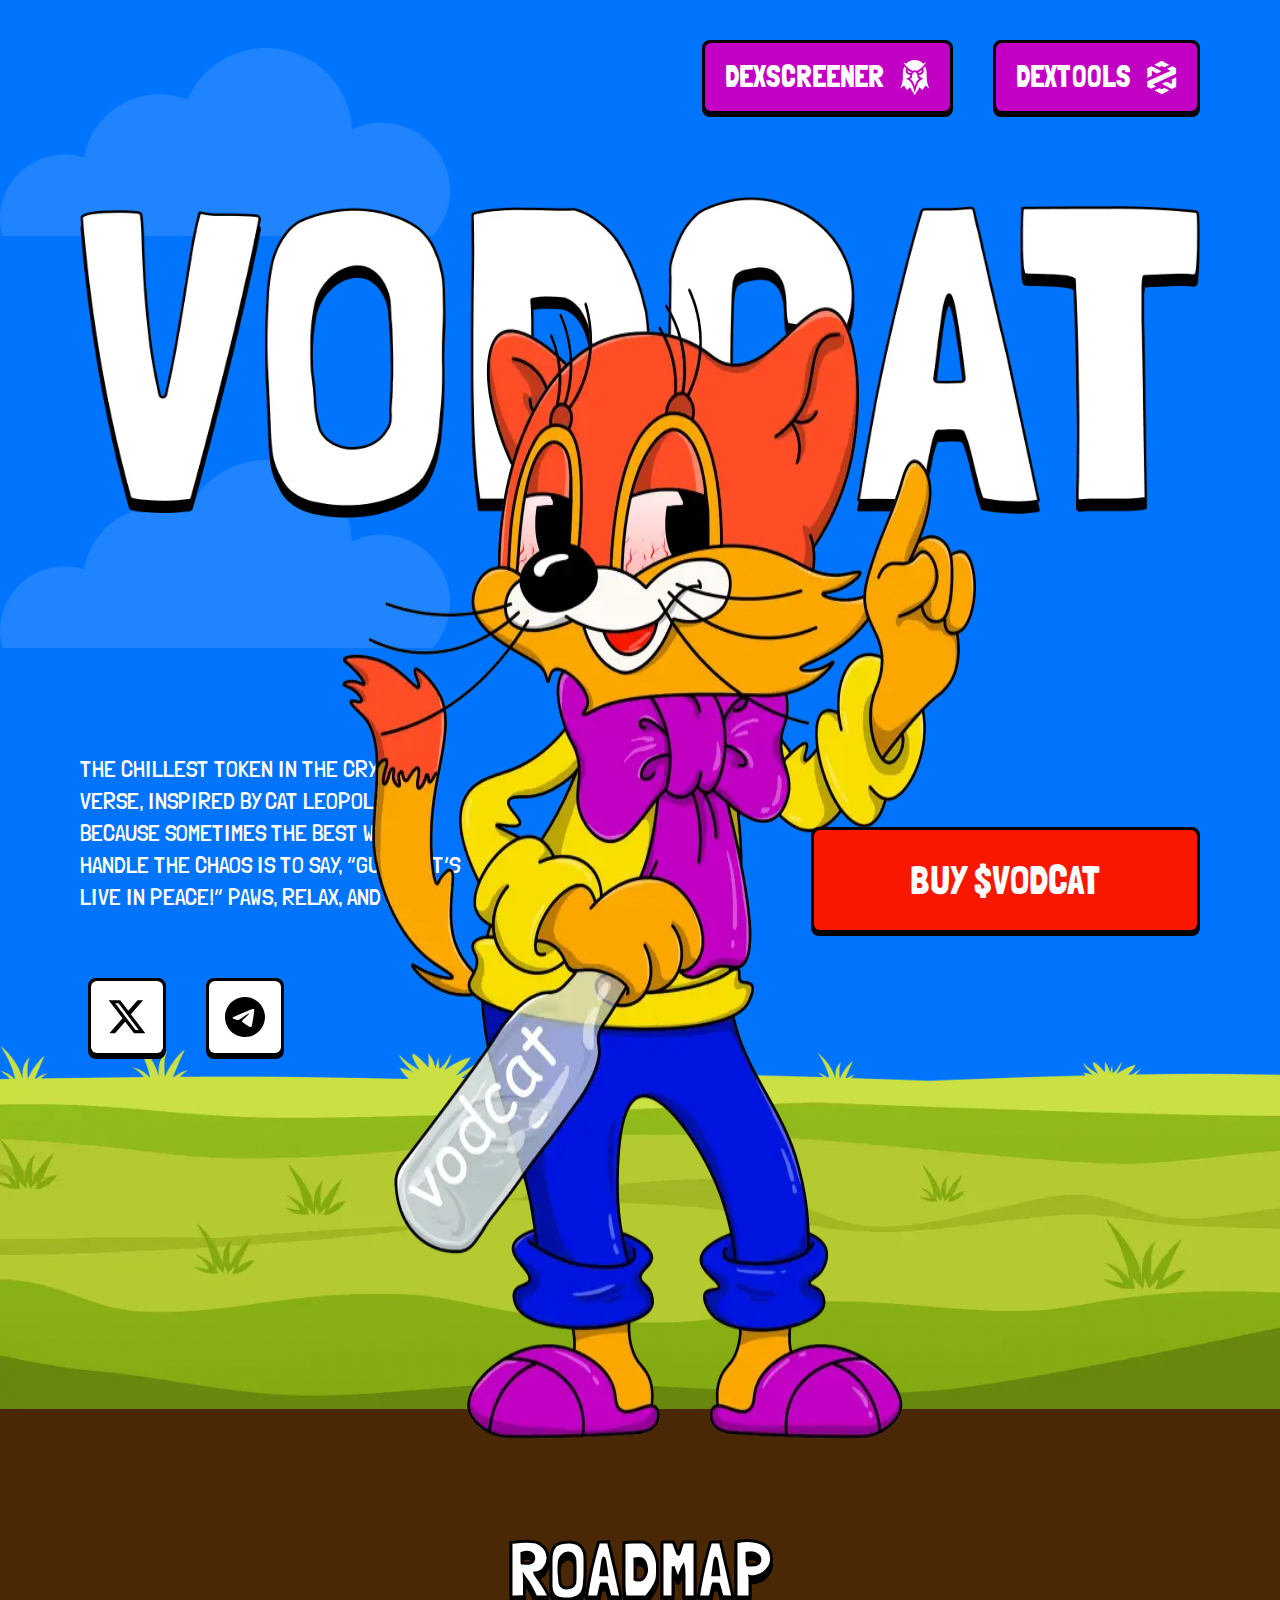
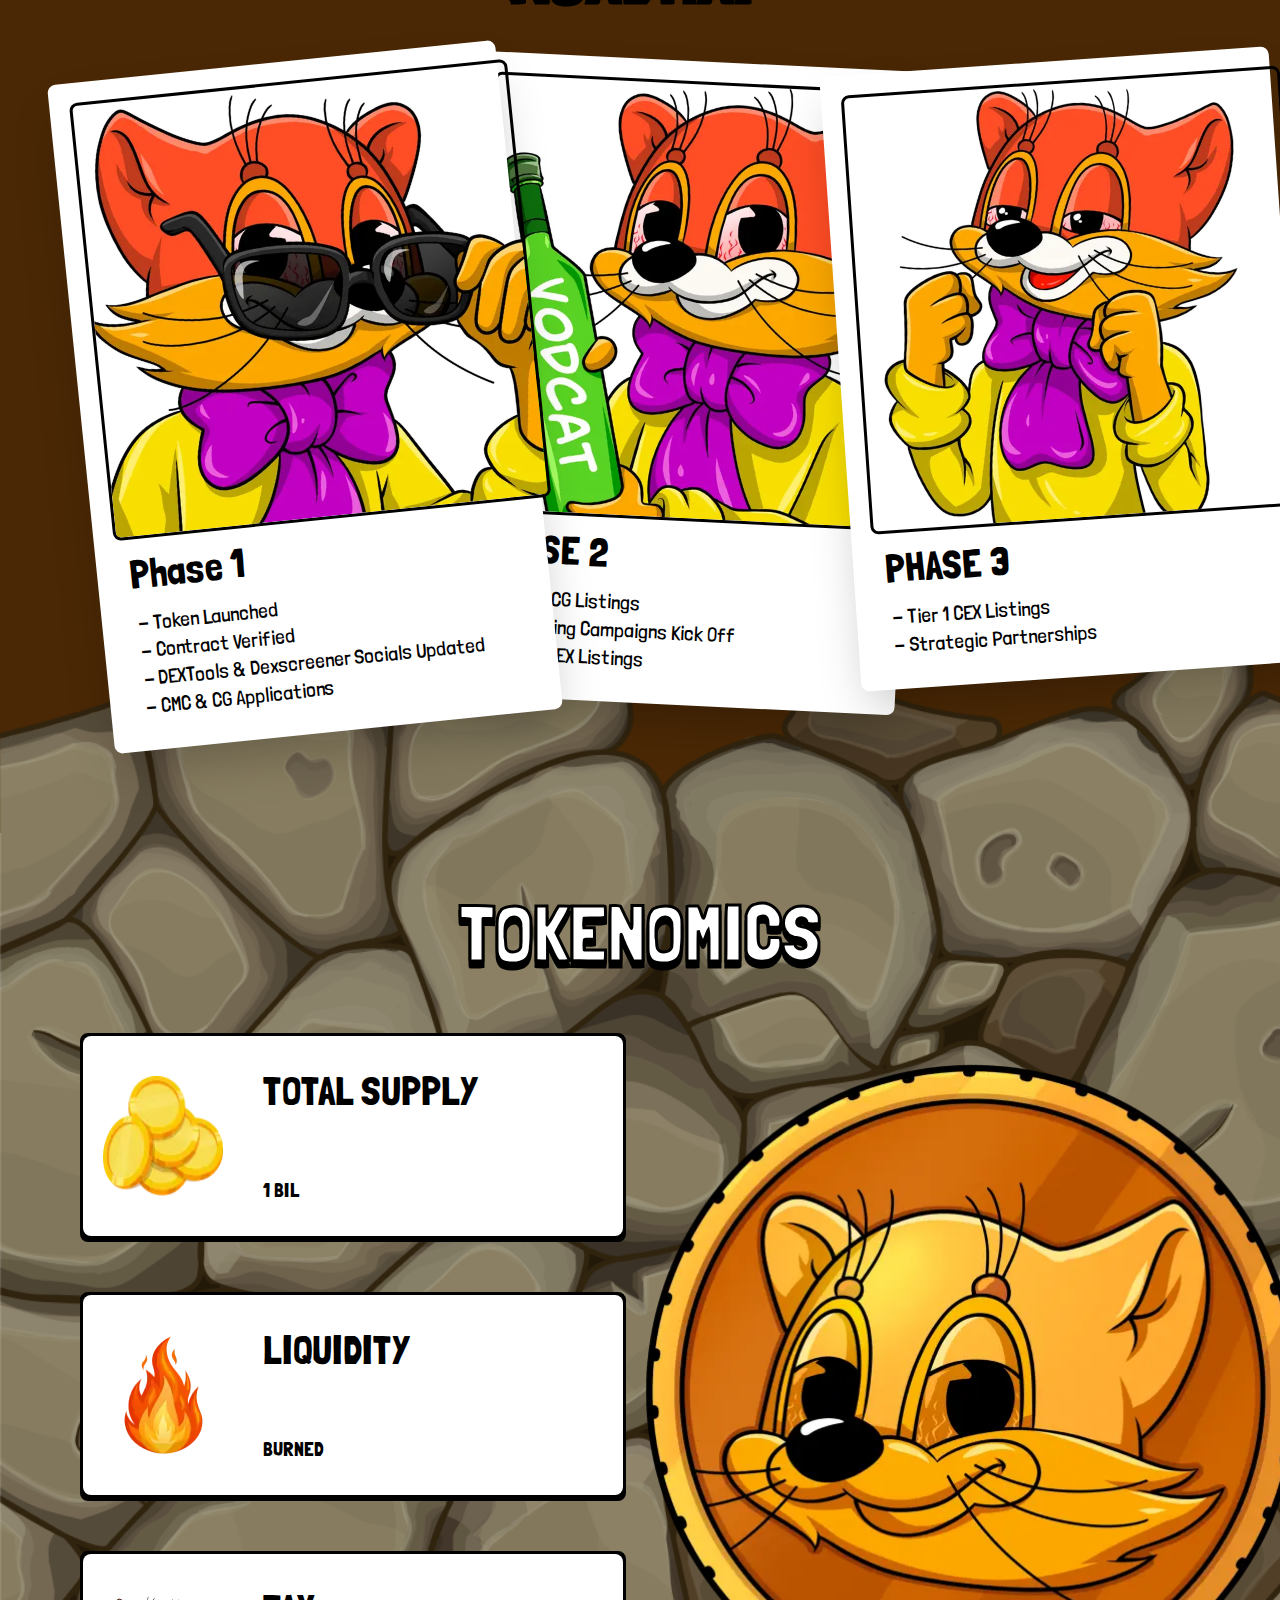
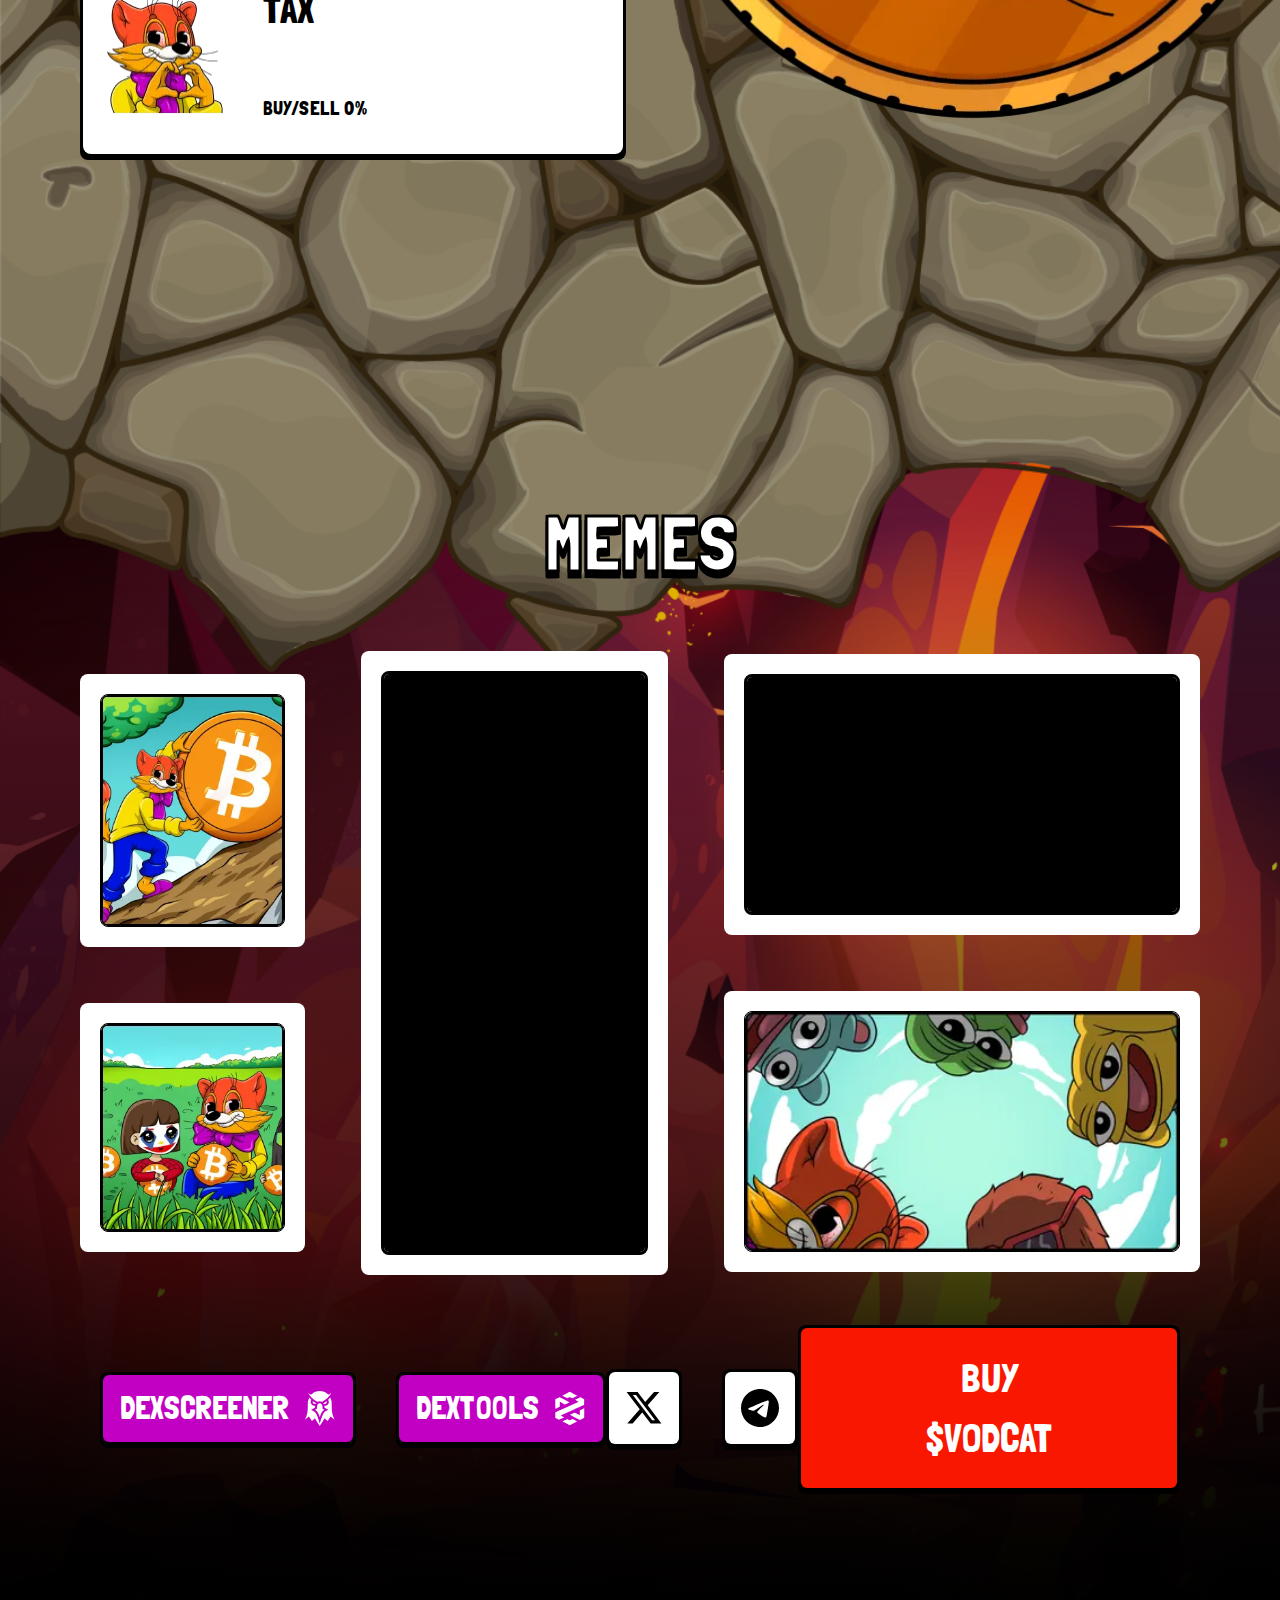
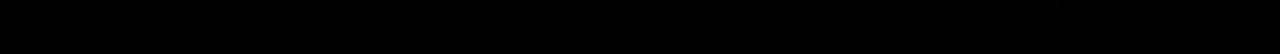
==== index.html @ 2eec0d7f "update" ====
<!DOCTYPE html>
<html lang="en">
  <head>
    <meta charset="utf-8" />
    <meta name="viewport" content="width=device-width, initial-scale=1" />
    <link
      rel="preload"
      href="/_next/static/media/4006fd78dda1f23e-s.p.woff2"
      as="font"
      crossorigin=""
      type="font/woff2"
    />
    <link
      rel="preload"
      href="/_next/static/media/7a116bc736d7e8ca-s.p.woff2"
      as="font"
      crossorigin=""
      type="font/woff2"
    />
    <link
      rel="stylesheet"
      href="/_next/static/css/e3f47611c3e66ba5.css"
      data-precedence="next"
    />
    <link
      rel="preload"
      as="script"
      fetchPriority="low"
      href="/_next/static/chunks/webpack-766b914ae7e9a74c.js"
    />
    <script
      src="/_next/static/chunks/fd9d1056-62aaf4b921c84028.js"
      async=""
    ></script>
    <script src="/_next/static/chunks/23-fa1e6a3406297a1d.js" async=""></script>
    <script
      src="/_next/static/chunks/main-app-f73cdb3bce740b12.js"
      async=""
    ></script>
    <script
      src="/_next/static/chunks/678-2136836774fc4d6c.js"
      async=""
    ></script>
    <script
      src="/_next/static/chunks/app/page-56ac1a934164b72a.js"
      async=""
    ></script>
    <title>$VODCAT - PAWS, RELAX AND HODL</title>
    <link rel="icon" href="/favicon.ico" type="image/x-icon" sizes="16x16" />
    <meta name="next-size-adjust" />
    <script
      src="/_next/static/chunks/polyfills-78c92fac7aa8fdd8.js"
      nomodule=""
    ></script>
  </head>
  <body class="__variable_44976d antialiased">
    <main
      class="flex flex-col items-center bg-white font-londrina min-h-screen justify-start w-screen h-full"
    >
      <article
        class="flex relative flex-col items-center pt-5 md:pt-10 w-full bg-customBlue"
      >
        <header
          class="flex w-full justify-end lg:justify-between container z-20"
        >
          <div
            class="gap-x-5 xl:gap-x-10 text-lg lg:text-2xl xl:text-3xl hidden lg:flex"
          >
          </div>
          <div
            class="gap-x-5 xl:gap-x-10 text-lg lg:text-2xl xl:text-3xl hidden lg:flex"
          >
            <a
              href="https://dexscreener.com/ethereum/0xComingSoon"
              target="_blank"
              rel="noopener noreferrer"
              ><div
                class="rounded-lg bg-black border-black border-[3px] border-b-[6px]"
              >
                <button
                  class="flex text-center cursor-pointer justify-center items-center rounded-md uppercase w-full hover:brightness-90 bg-customPurple text-white py-3 px-4 xl:py-4 xl:px-5"
                >
                  Dexscreener<img
                    alt="dexscreener"
                    loading="lazy"
                    width="30"
                    height="35"
                    decoding="async"
                    data-nimg="1"
                    class="ml-2 xl:ml-4 h-[30px] xl:w-[30px] xl:h-[35px]"
                    style="color: transparent"
                    src="/icons/screener.svg"
                  />
                </button></div></a
            ><a
              href="https://www.dextools.io/app/en/ether/pair-explorer/0xComingSoon"
              target="_blank"
              rel="noopener noreferrer"
              ><div
                class="rounded-lg bg-black border-black border-[3px] border-b-[6px]"
              >
                <button
                  class="flex text-center cursor-pointer justify-center items-center rounded-md uppercase w-full hover:brightness-90 bg-customPurple text-white py-3 px-4 xl:py-4 xl:px-5"
                >
                  Dextools<img
                    alt="dextools"
                    loading="lazy"
                    width="30"
                    height="35"
                    decoding="async"
                    data-nimg="1"
                    class="ml-2 xl:ml-4 h-[30px] xl:w-[30px] xl:h-[35px]"
                    style="color: transparent"
                    src="/icons/tools.svg"
                  />
                </button></div
            ></a>
          </div>
          <div class="flex lg:hidden">
            <div
              class="rounded-lg bg-black border-black border-[3px] border-b-[6px]"
            >
              <button
                class="flex text-center cursor-pointer justify-center items-center rounded-md uppercase w-full hover:brightness-90 bg-customYellow text-black py-3 px-4 xl:py-4 xl:px-5"
              >
                Info
              </button>
            </div>
          </div>
        </header>
        <section
          class="w-full z-10 flex flex-col items-start justify-start container"
        >
          <div
            class="mt-2 lg:mt-10 xl:mt-20 w-full h-[200px] md:h-[300px] lg:h-[500px] relative z-10"
          >
            <img
              alt="VODCAT"
              loading="lazy"
              decoding="async"
              data-nimg="fill"
              style="
                position: absolute;
                height: 100%;
                width: 100%;
                left: 0;
                top: 0;
                right: 0;
                bottom: 0;
                object-fit: contain;
                color: transparent;
              "
              sizes="100vw"
              src="/hero/hero-text.png"
            />
          </div>
          <div
            class="flex w-full flex-col md:flex-row justify-between items-center mt-0 mf:mt-10 lg:mt-14 md:mb-[350px]"
          >
            <div class="flex flex-col">
              <p
                class="text-white text-xl xl:text-2xl uppercase font-light max-w-[300px] lg:max-w-[350px] xl:max-w-[400px]"
              >
              - Token Launched
              - Contract Verified
              - DEXTools & Dexscreener Socials Updated
              - CMC & CG Applications
              </p>
              <div
                class="mt-4 md:mt-[65px] ml-2 flex justify-center md:justify-start gap-x-10"
              >
                <div
                  class="rounded-lg bg-black border-black border-[3px] border-b-[6px]"
                >
                  <a
                    href="https://x.com"
                    target="_blank"
                    rel="noopener noreferrer"
                    ><div class="bg-white rounded-md p-3 xl:p-4">
                      <img
                        alt="twitter"
                        loading="lazy"
                        width="40"
                        height="40"
                        decoding="async"
                        data-nimg="1"
                        class="w-[30px] h-[30px] xl:w-[40px] xl:h-[40px]"
                        style="color: transparent"
                        src="/icons/twitter.svg"
                      /></div
                  ></a>
                </div>
                <div
                  class="rounded-lg bg-black border-black border-[3px] border-b-[6px]"
                >
                  <a
                    href="https://t.me"
                    target="_blank"
                    rel="noopener noreferrer"
                    ><div class="bg-white rounded-md p-3 xl:p-4">
                      <img
                        alt="telegram"
                        loading="lazy"
                        width="40"
                        height="40"
                        decoding="async"
                        data-nimg="1"
                        class="w-[30px] h-[30px] xl:w-[40px] xl:h-[40px]"
                        style="color: transparent"
                        src="/icons/telegram.svg"
                      /></div
                  ></a>
                </div>
              </div>
            </div>
            <div class="mb-[50px] mt-6 md:mt-0 z-30">
              <a
                href="https://app.uniswap.org/swap?inputCurrency=ETH"
                target="_blank"
                rel="noopener noreferrer"
                ><div
                  class="rounded-lg bg-black border-black border-[3px] border-b-[6px]"
                >
                  <button
                    class="flex text-center cursor-pointer justify-center items-center rounded-md uppercase w-full hover:brightness-90 bg-customRed text-white py-3 md:py-4 xl:py-5 px-10 md:px-14 xl:px-24 text-[24px] md:text-[30px] xl:text-[40px]"
                  >
                    Buy $VODCAT
                  </button>
                </div></a
              >
            </div>
          </div>
          <img
            alt="cat"
            loading="lazy"
            width="1000"
            height="1200"
            decoding="async"
            data-nimg="1"
            class="absolute z-20 hidden lg:flex w-[750px] h-[900px] xl:w-[1000px] xl:h-[1200px] top-[270px] left-1/2 transform -translate-x-1/2"
            style="color: transparent"
            src="/hero/hero.png"
          />
        </section>
        <div class="absolute w-screen h-[1000px] overflow-hidden">
          <div class="relative w-full h-full">
            <img
              alt="Moving Cloud"
              loading="lazy"
              width="450"
              height="225"
              decoding="async"
              data-nimg="1"
              class="absolute top-2 opacity-30 animate-cloud-move"
              style="color: transparent"
              src="/hero/cloud.png"
            /><img
              alt="Moving Cloud"
              loading="lazy"
              width="450"
              height="225"
              decoding="async"
              data-nimg="1"
              class="absolute top-2 animate-cloud-move delay-10000 transform translate-x-[100vw]"
              style="color: transparent"
              src="/hero/cloud.png"
            /><img
              alt="Moving Cloud"
              loading="lazy"
              width="450"
              height="225"
              decoding="async"
              data-nimg="1"
              class="absolute top-[420px] opacity-30 delay-3000 animate-cloud-move"
              style="color: transparent"
              src="/hero/cloud.png"
            /><img
              alt="Moving Cloud"
              loading="lazy"
              width="450"
              height="225"
              decoding="async"
              data-nimg="1"
              class="absolute top-[420px] animate-cloud-move delay-13000 transform translate-x-[100vw]"
              style="color: transparent"
              src="/hero/cloud.png"
            /><img
              alt="Moving Cloud"
              loading="lazy"
              width="450"
              height="225"
              decoding="async"
              data-nimg="1"
              class="absolute hidden md:flex top-[770px] opacity-30 delay-5000 animate-cloud-move transform translate-x-[100vw]"
              style="color: transparent"
              src="/hero/cloud.png"
            /><img
              alt="Moving Cloud"
              loading="lazy"
              width="450"
              height="225"
              decoding="async"
              data-nimg="1"
              class="absolute hidden md:flex top-[770px] animate-cloud-move delay-15000 transform translate-x-[100vw]"
              style="color: transparent"
              src="/hero/cloud.png"
            />
          </div>
        </div>
        <img
          alt="grass"
          loading="lazy"
          width="2000"
          height="600"
          decoding="async"
          data-nimg="1"
          class="absolute bottom-0 w-screen"
          style="color: transparent"
          src="/bg/bg1-2.png"
        />
      </article>
      <!-- <article
        class="flex items-center -mt-[80px] flex-col pt-10 w-full md:h-[1000px] bg-customBrown bg-no-repeat"
        style="
          background-image: url(&#x27;/bg/bg3.png&#x27;),
            url(&#x27;/bg/bg3b.png&#x27;);
          background-size: cover;
          background-position: top, top right;
        "
      >
        <section
          class="flex flex-col items-center justify-center mt-[60px] container"
        >
          <h1
            class="uppercase text-center text-[55px] md:text-[80px] text-stroke text-white"
          >
            Vodcat live chart
          </h1>
          <div class="rounded-lg w-full mt-4 md:mt-0">
            <div
              class="h-auto w-full bg-white p-2 md:p-5 mb-12 md:mb-0 rounded-lg overflow-hidden"
            >
              <iframe
                id="dextools-widget"
                title="DEXTools Trading Chart"
                width="100%"
                height="auto"
                style="
                  border-radius: 10px;
                  border: 3px solid black;
                  min-height: 400px;
                "
                src="https://www.dextools.io/widget-chart/en/solana/pe-light/479ekZizdwB756KbtW3jeMAQ8p6ozKiX6XXKsihDYFRv?theme=light&amp;chartType=2&amp;chartResolution=30&amp;drawingToolbars=false"
              ></iframe>
            </div>
          </div>
        </section>
      </article> -->
      <article
        class="flex items-center flex-col pt-4 md:pt-10 pb-[100px] w-full bg-customBrown bg-no-repeat"
      >
        <section
          class="flex flex-col items-center justify-center lg:mt-[60px] z-20 container"
        >
          <h1
            class="uppercase text-center text-[55px] md:text-[80px] text-stroke text-white"
          >
            Roadmap
          </h1>
          <div
            class="grid grid-cols-1 lg:grid-cols-3 gap-y-5 lg:gap-y-0 lg:gap-x-5 auto-rows-auto mt-8"
          >
            <div
              style="z-index: 10"
              class="bg-white text-black shadow-2xl self-start rounded-lg p-3 xl:p-5 flex flex-col w-[350px] xl:w-[450px]"
            >
              <div
                class="relative border-[3px] border-black overflow-hidden transition-all duration-300 hover:bg-customBlue rounded-lg h-[340px] xl:w-[440px] xl:h-[440px]"
              >
                <img
                  alt="Burn at 1M MC"
                  loading="lazy"
                  width="440"
                  height="440"
                  decoding="async"
                  data-nimg="1"
                  class="absolute top-0 z-20 w-full h-full"
                  style="color: transparent"
                  src="/roadmap/road1.png"
                /><img
                  alt="Moving Cloud"
                  loading="lazy"
                  width="225"
                  height="112"
                  decoding="async"
                  data-nimg="1"
                  class="z-0 top-12 opacity-30 transition-transform duration-500 ease-in-out translate-x-[450px] opacity-0"
                  style="color: transparent"
                  src="/hero/cloud.png"
                /><img
                  alt="Moving Cloud"
                  loading="lazy"
                  width="225"
                  height="112"
                  decoding="async"
                  data-nimg="1"
                  class="absolute top-[200px] left-0 transition-transform duration-500 ease-in-out -translate-x-[225px] opacity-0"
                  style="color: transparent"
                  src="/hero/cloud.png"
                />
              </div>
              <h1 class="px-3 text-[30px] xl:text-[40px] my-[5px]">
                PHASE 1
              </h1>
              <p class="px-3 font-light text-lg xl:text-xl mb-[10px]">
                - Token Launched
                - Contract Verified
                - DEXTools & Dexscreener Socials Updated
                - CMC & CG Applications
              </p>
            </div>
            <div
              class="bg-white text-black shadow-2xl self-start rounded-lg p-3 xl:p-5 flex flex-col w-[350px] xl:w-[450px]"
            >
              <div
                class="relative border-[3px] border-black overflow-hidden transition-all duration-300 hover:bg-customBlue rounded-lg h-[340px] xl:w-[440px] xl:h-[440px]"
              >
                <img
                  alt="Burn at 5M MC"
                  loading="lazy"
                  width="440"
                  height="440"
                  decoding="async"
                  data-nimg="1"
                  class="absolute top-0 z-20 w-full h-full"
                  style="color: transparent"
                  src="/roadmap/road2.png"
                /><img
                  alt="Moving Cloud"
                  loading="lazy"
                  width="225"
                  height="112"
                  decoding="async"
                  data-nimg="1"
                  class="z-0 top-12 opacity-30 transition-transform duration-500 ease-in-out translate-x-[450px] opacity-0"
                  style="color: transparent"
                  src="/hero/cloud.png"
                /><img
                  alt="Moving Cloud"
                  loading="lazy"
                  width="225"
                  height="112"
                  decoding="async"
                  data-nimg="1"
                  class="absolute top-[200px] left-0 transition-transform duration-500 ease-in-out -translate-x-[225px] opacity-0"
                  style="color: transparent"
                  src="/hero/cloud.png"
                />
              </div>
              <h1 class="px-3 text-[30px] xl:text-[40px] my-[5px]">
                
PHASE 2
              </h1>
              <p class="px-3 font-light text-lg xl:text-xl mb-[10px]">
                - CMC & CG Listings
                - Marketing Campaigns Kick Off
                - Tier 2 CEX Listings
              </p>
            </div>
            <div
              class="bg-white text-black shadow-2xl self-start rounded-lg p-3 xl:p-5 flex flex-col w-[350px] xl:w-[450px]"
            >
              <div
                class="relative border-[3px] border-black overflow-hidden transition-all duration-300 hover:bg-customBlue rounded-lg h-[340px] xl:w-[440px] xl:h-[440px]"
              >
                <img
                  alt="Burn at 10M MC"
                  loading="lazy"
                  width="440"
                  height="440"
                  decoding="async"
                  data-nimg="1"
                  class="absolute top-0 z-20 w-full h-full"
                  style="color: transparent"
                  src="/roadmap/road3.png"
                /><img
                  alt="Moving Cloud"
                  loading="lazy"
                  width="225"
                  height="112"
                  decoding="async"
                  data-nimg="1"
                  class="z-0 top-12 opacity-30 transition-transform duration-500 ease-in-out translate-x-[450px] opacity-0"
                  style="color: transparent"
                  src="/hero/cloud.png"
                /><img
                  alt="Moving Cloud"
                  loading="lazy"
                  width="225"
                  height="112"
                  decoding="async"
                  data-nimg="1"
                  class="absolute top-[200px] left-0 transition-transform duration-500 ease-in-out -translate-x-[225px] opacity-0"
                  style="color: transparent"
                  src="/hero/cloud.png"
                />
              </div>
              <h1 class="px-3 text-[30px] xl:text-[40px] my-[5px]">
                PHASE 3
              </h1>
              <p class="px-3 font-light text-lg xl:text-xl mb-[10px]">
                - CMC & CG Listings
                - Marketing Campaigns Kick Off
                - Tier 2 CEX Listings
              </p>
            </div>
          </div>
        </section>
      </article>
      <article
        class="flex items-center z-10 -mt-[350px] md:-mt-[300px] flex-col md:pt-10 w-full bg-no-repeat bg-cover"
        style="background-image: url(&#x27;/bg/bg4.png&#x27;)"
      >
        <section
          class="flex flex-col items-center w-full h-[900px] xl:h-[1400px] container mt-[300px]"
        >
          <h1
            class="uppercase text-center text-[55px] md:text-[80px] text-stroke text-white"
          >
            Tokenomics
          </h1>
          <div
            class="flex justify-center lg:justify-between items-center w-full mt-10"
          >
            <div class="flex flex-col gap-y-[20px] md:gap-y-[50px]">
              <div
                class="rounded-lg bg-black border-black border-[3px] border-b-[6px]"
              >
                <div
                  class="bg-white hover:bg-customBlue flex px-2 md:px-3 xl:px-5 py-5 xl:py-10 rounded-lg text-black w-full md:w-[400px] xl:w-[540px]"
                >
                  <img
                    alt="supply"
                    loading="lazy"
                    width="120"
                    height="120"
                    decoding="async"
                    data-nimg="1"
                    class="w-[80px] h-[80px] xl:w-[120px] xl:h-[120px]"
                    style="color: transparent"
                    src="/tokenomics/supply.png"
                  />
                  <div
                    class="ml-5 xl:ml-10 flex flex-col justify-between uppercase"
                  >
                    <h1 class="text-[30px] xl:text-[40px] -mt-[15px]">
                      Total supply
                    </h1>
                    <p class="text-lg xl:text-xl text-left -mb-[8px]">1 bil</p>
                  </div>
                </div>
              </div>
              <div
                class="rounded-lg bg-black border-black border-[3px] border-b-[6px]"
              >
                <div
                  class="bg-white hover:bg-customBlue flex px-2 md:px-3 xl:px-5 py-5 xl:py-10 rounded-lg text-black w-full md:w-[400px] xl:w-[540px]"
                >
                  <img
                    alt="liquidity"
                    loading="lazy"
                    width="120"
                    height="120"
                    decoding="async"
                    data-nimg="1"
                    class="w-[80px] h-[80px] xl:w-[120px] xl:h-[120px]"
                    style="color: transparent"
                    src="/tokenomics/liquidity.png"
                  />
                  <div
                    class="ml-5 xl:ml-10 flex flex-col justify-between uppercase"
                  >
                    <h1 class="text-[30px] xl:text-[40px] -mt-[15px]">
                      Liquidity
                    </h1>
                    <p class="text-lg xl:text-xl text-left -mb-[8px]">Burned</p>
                  </div>
                </div>
              </div>
              <div
                class="rounded-lg bg-black border-black border-[3px] border-b-[6px]"
              >
                <div
                  class="bg-white hover:bg-customBlue flex px-2 md:px-3 xl:px-5 py-5 xl:py-10 rounded-lg text-black w-full md:w-[400px] xl:w-[540px]"
                >
                  <img
                    alt="tax"
                    loading="lazy"
                    width="120"
                    height="120"
                    decoding="async"
                    data-nimg="1"
                    class="w-[80px] h-[80px] xl:w-[120px] xl:h-[120px]"
                    style="color: transparent"
                    src="/tokenomics/tax.png"
                  />
                  <div
                    class="ml-5 xl:ml-10 flex flex-col justify-between uppercase"
                  >
                    <h1 class="text-[30px] xl:text-[40px] -mt-[15px]">Tax</h1>
                    <p class="text-lg xl:text-xl text-left -mb-[8px]">
                      BUY/SELL 0%
                    </p>
                  </div>
                </div>
              </div>
            </div>
            <img
              alt="token"
              loading="lazy"
              width="700"
              height="700"
              decoding="async"
              data-nimg="1"
              class="hidden lg:flex w-[450px] h-[450px] xl:w-[700px] xl:h-[700px]"
              style="color: transparent"
              src="/tokenomics/coin.png"
            />
          </div>
        </section>
      </article>
      <article
        class="flex items-center -mt-[360px] md:-mt-[230px] flex-col pt-10 w-full bg-customBrown bg-no-repeat bg-cover"
        style="
          background-image: linear-gradient(to bottom, transparent, black),
            url(&#x27;/bg/bg5.png&#x27;);
        "
      >
        <section class="flex flex-col items-center w-full container z-20">
          <h1
            class="uppercase text-center text-[55px] md:text-[80px] text-stroke text-white"
          >
            Memes
          </h1>
          <div class="flex flex-col items-center lg:flex-row gap-14 mt-12">
            <div
              class="bg-white relative hover:bg-customYellow p-5 rounded-lg w-[360px] h-[400px] md:w-[407px] md:h-[624px]"
            >
              <div
                class="absolute top-0 left-0 w-full h-full p-5 overflow-hidden"
              >
                <video
                  autoplay=""
                  playsinline=""
                  loop=""
                  muted=""
                  preload="none"
                  width="407"
                  height="624"
                  class="top-0 left-0 w-full h-full object-cover rounded-lg border-[3px] border-black"
                >
                  <source src="/memes/video3.mp4" type="video/mp4" class="" />
                  Your browser does not support the video tag.
                </video>
              </div>
            </div>
            <div class="flex flex-col space-y-14">
              <div
                class="bg-white relative hover:bg-customYellow p-5 rounded-lg w-[360px] h-[400px] md:w-[476px] md:h-[281px]"
              >
                <div
                  class="absolute top-0 left-0 w-full h-full p-5 overflow-hidden"
                >
                  <video
                    autoplay=""
                    playsinline=""
                    loop=""
                    muted=""
                    preload="none"
                    width="476"
                    height="281"
                    class="top-0 left-0 w-full h-full object-cover rounded-lg border-[3px] border-black"
                  >
                    <source src="/memes/video4.mp4" type="video/mp4" class="" />
                    Your browser does not support the video tag.
                  </video>
                </div>
              </div>
              <div class="bg-white hover:bg-customYellow p-5 rounded-lg">
                <img
                  alt="Image 3"
                  loading="lazy"
                  width="476"
                  height="163"
                  decoding="async"
                  data-nimg="1"
                  class="border border-black rounded-lg w-full"
                  style="color: transparent"
                  srcset="
                    /_next/image?url=%2Fmemes%2Fmeme5.png&amp;w=640&amp;q=75  1x,
                    /_next/image?url=%2Fmemes%2Fmeme5.png&amp;w=1080&amp;q=75 2x
                  "
                  src="/_next/image?url=%2Fmemes%2Fmeme5.png&amp;w=1080&amp;q=75"
                />
              </div>
            </div>
          </div>
          <footer
            class="flex flex-col items-center w-full xl:px-[20px] mt-[50px]"
          >
            <div
              class="flex flex-col gap-y-2 lg:gap-y-0 lg:flex-row justify-between items-center w-full"
            >
              <div
                class="flex gap-x-2 lg:gap-x-5 xl:gap-x-10 text-lg lg:text-2xl xl:text-[32px]"
              >
                <a
                  href="https://dexscreener.com/ethereum/0xComingSoon"
                  target="_blank"
                  rel="noopener noreferrer"
                  ><div
                    class="rounded-lg bg-black border-black border-[3px] border-b-[6px]"
                  >
                    <button
                      class="flex text-center cursor-pointer justify-center items-center rounded-md uppercase w-full hover:brightness-90 bg-customPurple text-white py-3 px-4 xl:py-4 xl:px-5"
                    >
                      Dexscreener<img
                        alt="dexscreener"
                        loading="lazy"
                        width="30"
                        height="35"
                        decoding="async"
                        data-nimg="1"
                        class="ml-2 xl:ml-4 h-[30px] xl:w-[30px] xl:h-[35px]"
                        style="color: transparent"
                        src="/icons/screener.svg"
                      />
                    </button></div></a
                ><a
                  href="https://www.dextools.io/app/en/ether/pair-explorer/0xComingSoon"
                  target="_blank"
                  rel="noopener noreferrer"
                  ><div
                    class="rounded-lg bg-black border-black border-[3px] border-b-[6px]"
                  >
                    <button
                      class="flex text-center cursor-pointer justify-center items-center rounded-md uppercase w-full hover:brightness-90 bg-customPurple text-white py-3 px-4 xl:py-4 xl:px-5"
                    >
                      Dextools<img
                        alt="dextools"
                        loading="lazy"
                        width="30"
                        height="35"
                        decoding="async"
                        data-nimg="1"
                        class="ml-2 xl:ml-4 h-[30px] xl:w-[30px] xl:h-[35px]"
                        style="color: transparent"
                        src="/icons/tools.svg"
                      />
                    </button></div
                ></a>
              </div>
              <div class="flex gap-x-2 lg:gap-x-5 xl:gap-x-10">
                <div
                  class="rounded-lg bg-black border-black border-[3px] border-b-[6px]"
                >
                  <a
                    href="https://x.com"
                    target="_blank"
                    rel="noopener noreferrer"
                    ><div class="bg-white rounded-md p-3 xl:p-4">
                      <img
                        alt="twitter"
                        loading="lazy"
                        width="40"
                        height="40"
                        decoding="async"
                        data-nimg="1"
                        class="w-[30px] h-[30px] xl:w-[40px] xl:h-[40px]"
                        style="color: transparent"
                        src="/icons/twitter.svg"
                      /></div
                  ></a>
                </div>
                <div
                  class="rounded-lg bg-black border-black border-[3px] border-b-[6px]"
                >
                  <a
                    href="https://t.me"
                    target="_blank"
                    rel="noopener noreferrer"
                    ><div class="bg-white rounded-md p-3 xl:p-4">
                      <img
                        alt="telegram"
                        loading="lazy"
                        width="40"
                        height="40"
                        decoding="async"
                        data-nimg="1"
                        class="w-[30px] h-[30px] xl:w-[40px] xl:h-[40px]"
                        style="color: transparent"
                        src="/icons/telegram.svg"
                      /></div
                  ></a>
                </div>
              </div>
              <a
                href="https://app.uniswap.org/swap?inputCurrency=ETH"
                target="_blank"
                rel="noopener noreferrer"
                ><div
                  class="rounded-lg bg-black border-black border-[3px] border-b-[6px]"
                >
                  <button
                    class="flex text-center cursor-pointer justify-center items-center rounded-md uppercase w-full hover:brightness-90 bg-customRed text-white py-4 xl:py-5 px-14 xl:px-24 text-[24px] lg:text-[30px] xl:text-[40px]"
                  >
                    Buy $VODCAT
                  </button>
                </div></a
              >
            </div>
          </footer>
        </section>
      </article>
    </main>
    <script
      src="/_next/static/chunks/webpack-766b914ae7e9a74c.js"
      async=""
    ></script>
    <script>
      (self.__next_f = self.__next_f || []).push([0]);
      self.__next_f.push([2, null]);
    </script>
    <script>
      self.__next_f.push([
        1,
        '1:HL["/_next/static/media/4006fd78dda1f23e-s.p.woff2","font",{"crossOrigin":"","type":"font/woff2"}]\n2:HL["/_next/static/media/7a116bc736d7e8ca-s.p.woff2","font",{"crossOrigin":"","type":"font/woff2"}]\n3:HL["/_next/static/css/e3f47611c3e66ba5.css","style"]\n',
      ]);
    </script>
    <script>
      self.__next_f.push([
        1,
        '4:I[5751,[],""]\n6:I[8100,["678","static/chunks/678-2136836774fc4d6c.js","931","static/chunks/app/page-56ac1a934164b72a.js"],"Header"]\n7:I[8173,["678","static/chunks/678-2136836774fc4d6c.js","931","static/chunks/app/page-56ac1a934164b72a.js"],"Image"]\n8:I[6278,["678","static/chunks/678-2136836774fc4d6c.js","931","static/chunks/app/page-56ac1a934164b72a.js"],"Chart"]\n9:I[2740,["678","static/chunks/678-2136836774fc4d6c.js","931","static/chunks/app/page-56ac1a934164b72a.js"],"RoadmapItem"]\na:I[4978,["678","static/chunks/678-2136836774fc4d6c.js","931","static/chunks/app/page-56ac1a934164b72a.js"],"Memes"]\nb:I[9275,[],""]\nc:I[1343,[],""]\ne:I[6130,[],""]\nf:[]\n',
      ]);
    </script>
    <script>
      self.__next_f.push([
        1,
        '0:["$","$L4",null,{"buildId":"SmZd83mG2lYtb-VsWcriJ","assetPrefix":"","urlParts":["",""],"initialTree":["",{"children":["__PAGE__",{}]},"$undefined","$undefined",true],"initialSeedData":["",{"children":["__PAGE__",{},[["$L5",["$","main",null,{"className":"flex flex-col items-center bg-white font-londrina min-h-screen justify-start w-screen h-full","children":[["$","article",null,{"className":"flex relative flex-col items-center pt-5 md:pt-10 w-full bg-customBlue","children":[["$","$L6",null,{}],[["$","section",null,{"className":"w-full z-10 flex flex-col items-start justify-start container","children":[["$","div",null,{"className":"mt-2 lg:mt-10 xl:mt-20 w-full h-[200px] md:h-[300px] lg:h-[500px] relative z-10","children":["$","img",null,{"src":"/hero/hero-text.png","alt":"VODCAT","layout":"fill","objectFit":"contain"}]}],["$","div",null,{"className":"flex w-full flex-col md:flex-row justify-between items-center mt-0 mf:mt-10 lg:mt-14 md:mb-[350px]","children":[["$","div",null,{"className":"flex flex-col","children":[["$","p",null,{"className":"text-white text-xl xl:text-2xl uppercase font-light max-w-[300px] lg:max-w-[350px] xl:max-w-[400px]","children":"The chillest token in the crypto verse, inspired by Cat Leopold - because sometimes the best way to handle the chaos is to say, ”Guys, let’s live in peace!” Paws, relax, and hodl"}],["$","div",null,{"className":"mt-4 md:mt-[65px] ml-2 flex justify-center md:justify-start gap-x-10","children":[["$","div",null,{"className":"rounded-lg bg-black border-black border-[3px] border-b-[6px]","children":["$","a",null,{"href":"https://x.com","target":"_blank","rel":"noopener noreferrer","children":["$","div",null,{"className":"bg-white rounded-md p-3 xl:p-4","children":["$","$L7",null,{"src":"/icons/twitter.svg","alt":"twitter","width":40,"height":40,"className":"w-[30px] h-[30px] xl:w-[40px] xl:h-[40px]"}]}]}]}],["$","div",null,{"className":"rounded-lg bg-black border-black border-[3px] border-b-[6px]","children":["$","a",null,{"href":"https://t.me","target":"_blank","rel":"noopener noreferrer","children":["$","div",null,{"className":"bg-white rounded-md p-3 xl:p-4","children":["$","$L7",null,{"src":"/icons/telegram.svg","alt":"telegram","width":40,"height":40,"className":"w-[30px] h-[30px] xl:w-[40px] xl:h-[40px]"}]}]}]}]]}]]}],["$","div",null,{"className":"mb-[50px] mt-6 md:mt-0 z-30","children":["$","a",null,{"href":"https://app.uniswap.org/swap?inputCurrency=ETH","target":"_blank","rel":"noopener noreferrer","children":["$","div",null,{"className":"rounded-lg bg-black border-black border-[3px] border-b-[6px]","children":["$","button",null,{"className":"flex text-center cursor-pointer justify-center items-center rounded-md uppercase w-full hover:brightness-90 bg-customRed text-white py-3 md:py-4 xl:py-5 px-10 md:px-14 xl:px-24 text-[24px] md:text-[30px] xl:text-[40px]","children":["Buy $VODCAT",false,false]}]}]}]}]]}],["$","img",null,{"src":"/hero/hero.png","alt":"cat","width":1000,"height":1200,"className":"absolute z-20 hidden lg:flex w-[750px] h-[900px] xl:w-[1000px] xl:h-[1200px] top-[270px] left-1/2 transform -translate-x-1/2"}]]}],["$","div",null,{"className":"absolute w-screen h-[1000px] overflow-hidden","children":["$","div",null,{"className":"relative w-full h-full ","children":[["$","img",null,{"src":"/hero/cloud.png","alt":"Moving Cloud","width":450,"height":225,"className":"absolute top-2 opacity-30 animate-cloud-move"}],["$","img",null,{"src":"/hero/cloud.png","alt":"Moving Cloud","width":450,"height":225,"className":"absolute top-2 animate-cloud-move delay-10000 transform translate-x-[100vw]"}],["$","img",null,{"src":"/hero/cloud.png","alt":"Moving Cloud","width":450,"height":225,"className":"absolute top-[420px] opacity-30 delay-3000 animate-cloud-move"}],["$","img",null,{"src":"/hero/cloud.png","alt":"Moving Cloud","width":450,"height":225,"className":"absolute top-[420px] animate-cloud-move delay-13000 transform translate-x-[100vw]"}],["$","img",null,{"src":"/hero/cloud.png","alt":"Moving Cloud","width":450,"height":225,"className":"absolute hidden md:flex top-[770px] opacity-30 delay-5000 animate-cloud-move transform translate-x-[100vw]"}],["$","img",null,{"src":"/hero/cloud.png","alt":"Moving Cloud","width":450,"height":225,"className":"absolute hidden md:flex top-[770px] animate-cloud-move delay-15000 transform translate-x-[100vw]"}]]}]}]],["$","img",null,{"src":"/bg/bg1-2.png","className":"absolute bottom-0 w-screen","alt":"grass","width":2000,"height":600}]]}],["$","article",null,{"className":"flex items-center flex-col pt-4 md:pt-10 pb-[100px] w-full bg-customBrown bg-no-repeat","children":["$","section",null,{"className":"flex flex-col items-center justify-center lg:mt-[60px] z-20 container","children":[["$","h1",null,{"className":"uppercase text-center text-[55px] md:text-[80px] text-stroke text-white","children":"Roadmap"}],["$","div",null,{"className":"grid grid-cols-1 lg:grid-cols-3 gap-y-5 lg:gap-y-0 lg:gap-x-5 auto-rows-auto mt-8","children":[["$","$L9","0",{"title":"Phase 1","description":" - Token Launched \\n - Contract Verified \\n - DEXTools & Dexscreener Socials Updated \\n - CMC & CG Applications","img":"/roadmap/road1.png","rotation":-5.84,"zIndex":10}],["$","$L9","1",{"title":"PHASE 2","description":" - CMC & CG Listings \\n - Marketing Campaigns Kick Off \\n - Tier 2 CEX Listings","img":"/roadmap/road2.png","rotation":2.77}],["$","$L9","2",{"title":"PHASE 3","description":" - Tier 1 CEX Listings \\n - Strategic Partnerships","img":"/roadmap/road3.png","rotation":-3.96}]]}]]}]}],["$","article",null,{"className":"flex items-center z-10 -mt-[350px] md:-mt-[300px] flex-col md:pt-10 w-full bg-no-repeat bg-cover","style":{"backgroundImage":"url(\'/bg/bg4.png\')"},"children":["$","section",null,{"className":"flex flex-col items-center w-full h-[900px] xl:h-[1400px] container mt-[300px]","children":[["$","h1",null,{"className":"uppercase text-center text-[55px] md:text-[80px] text-stroke text-white","children":"Tokenomics"}],["$","div",null,{"className":"flex justify-center lg:justify-between items-center w-full mt-10","children":[["$","div",null,{"className":"flex flex-col gap-y-[20px] md:gap-y-[50px]","children":[["$","div",null,{"className":"rounded-lg bg-black border-black border-[3px] border-b-[6px]","children":["$","div",null,{"className":"bg-white hover:bg-customBlue flex px-2 md:px-3 xl:px-5 py-5 xl:py-10 rounded-lg text-black w-full md:w-[400px] xl:w-[540px]","children":[["$","img",null,{"src":"/tokenomics/supply.png","alt":"supply","width":120,"height":120,"className":"w-[80px] h-[80px] xl:w-[120px] xl:h-[120px]"}],["$","div",null,{"className":"ml-5 xl:ml-10 flex flex-col justify-between uppercase","children":[["$","h1",null,{"className":"text-[30px] xl:text-[40px] -mt-[15px]","children":"Total supply"}],["$","p",null,{"className":"text-lg xl:text-xl text-left -mb-[8px]","children":"1 bil"}]]}]]}]}],["$","div",null,{"className":"rounded-lg bg-black border-black border-[3px] border-b-[6px]","children":["$","div",null,{"className":"bg-white hover:bg-customBlue flex px-2 md:px-3 xl:px-5 py-5 xl:py-10 rounded-lg text-black w-full md:w-[400px] xl:w-[540px]","children":[["$","img",null,{"src":"/tokenomics/liquidity.png","alt":"liquidity","width":120,"height":120,"className":"w-[80px] h-[80px] xl:w-[120px] xl:h-[120px]"}],["$","div",null,{"className":"ml-5 xl:ml-10 flex flex-col justify-between uppercase","children":[["$","h1",null,{"className":"text-[30px] xl:text-[40px] -mt-[15px]","children":"Liquidity"}],["$","p",null,{"className":"text-lg xl:text-xl text-left -mb-[8px]","children":"Burned"}]]}]]}]}],["$","div",null,{"className":"rounded-lg bg-black border-black border-[3px] border-b-[6px]","children":["$","div",null,{"className":"bg-white hover:bg-customBlue flex px-2 md:px-3 xl:px-5 py-5 xl:py-10 rounded-lg text-black w-full md:w-[400px] xl:w-[540px]","children":[["$","img",null,{"src":"/tokenomics/tax.png","alt":"tax","width":120,"height":120,"className":"w-[80px] h-[80px] xl:w-[120px] xl:h-[120px]"}],["$","div",null,{"className":"ml-5 xl:ml-10 flex flex-col justify-between uppercase","children":[["$","h1",null,{"className":"text-[30px] xl:text-[40px] -mt-[15px]","children":"Tax"}],["$","p",null,{"className":"text-lg xl:text-xl text-left -mb-[8px]","children":"BUY/SELL 0%"}]]}]]}]}]]}],["$","img",null,{"src":"/tokenomics/coin.png","alt":"token","width":700,"height":700,"className":"hidden lg:flex w-[450px] h-[450px] xl:w-[700px] xl:h-[700px]"}]]}]]}]}],["$","article",null,{"className":"flex items-center -mt-[360px] md:-mt-[230px] flex-col pt-10 w-full bg-customBrown bg-no-repeat bg-cover","style":{"backgroundImage":"linear-gradient(to bottom, transparent, black), url(\'/bg/bg5.png\')"},"children":["$","$La",null,{}]}]]}],null],null],null]},[[[["$","link","0",{"rel":"stylesheet","href":"/_next/static/css/e3f47611c3e66ba5.css","precedence":"next","crossOrigin":"$undefined"}]],["$","html",null,{"lang":"en","children":["$","body",null,{"className":"__variable_44976d antialiased","children":["$","$Lb",null,{"parallelRouterKey":"children","segmentPath":["children"],"error":"$undefined","errorStyles":"$undefined","errorScripts":"$undefined","template":["$","$Lc",null,{}],"templateStyles":"$undefined","templateScripts":"$undefined","notFound":[["$","title",null,{"children":"404: This page could not be found."}],["$","div",null,{"style":{"fontFamily":"system-ui,\\"Segoe UI\\",Roboto,Helvetica,Arial,sans-serif,\\"Apple Color Emoji\\",\\"Segoe UI Emoji\\"","height":"100vh","textAlign":"center","display":"flex","flexDirection":"column","alignItems":"center","justifyContent":"center"},"children":["$","div",null,{"children":[["$","style",null,{"dangerouslySetInnerHTML":{"__html":"body{color:#000;background:#fff;margin:0}.next-error-h1{border-right:1px solid rgba(0,0,0,.3)}@media (prefers-color-scheme:dark){body{color:#fff;background:#000}.next-error-h1{border-right:1px solid rgba(255,255,255,.3)}}"}}],["$","h1",null,{"className":"next-error-h1","style":{"display":"inline-block","margin":"0 20px 0 0","padding":"0 23px 0 0","fontSize":24,"fontWeight":500,"verticalAlign":"top","lineHeight":"49px"},"children":"404"}],["$","div",null,{"style":{"display":"inline-block"},"children":["$","h2",null,{"style":{"fontSize":14,"fontWeight":400,"lineHeight":"49px","margin":0},"children":"This page could not be found."}]}]]}]}]],"notFoundStyles":[]}]}]}]],null],null],"couldBeIntercepted":false,"initialHead":[null,"$Ld"],"globalErrorComponent":"$e","missingSlots":"$Wf"}]\n',
      ]);
    </script>
    <script>
      self.__next_f.push([
        1,
        'd:[["$","meta","0",{"name":"viewport","content":"width=device-width, initial-scale=1"}],["$","meta","1",{"charSet":"utf-8"}],["$","title","2",{"children":"$$VODCAT - PAWS, RELAX AND HODL"}],["$","link","3",{"rel":"icon","href":"/favicon.ico","type":"image/x-icon","sizes":"16x16"}],["$","meta","4",{"name":"next-size-adjust"}]]\n5:null\n',
      ]);
    </script>
  </body>
</html>
---- _next/static/css/e3f47611c3e66ba5.css ----
@font-face{font-family:__Londrina_Solid_44976d;font-style:normal;font-weight:300;font-display:swap;src:url(/_next/static/media/7a116bc736d7e8ca-s.p.woff2) format("woff2");unicode-range:u+00??,u+0131,u+0152-0153,u+02bb-02bc,u+02c6,u+02da,u+02dc,u+0304,u+0308,u+0329,u+2000-206f,u+2074,u+20ac,u+2122,u+2191,u+2193,u+2212,u+2215,u+feff,u+fffd}@font-face{font-family:__Londrina_Solid_44976d;font-style:normal;font-weight:400;font-display:swap;src:url(/_next/static/media/4006fd78dda1f23e-s.p.woff2) format("woff2");unicode-range:u+00??,u+0131,u+0152-0153,u+02bb-02bc,u+02c6,u+02da,u+02dc,u+0304,u+0308,u+0329,u+2000-206f,u+2074,u+20ac,u+2122,u+2191,u+2193,u+2212,u+2215,u+feff,u+fffd}@font-face{font-family:__Londrina_Solid_Fallback_44976d;src:local("Arial");ascent-override:110.00%;descent-override:27.70%;line-gap-override:0.00%;size-adjust:85.91%}.__className_44976d{font-family:__Londrina_Solid_44976d,__Londrina_Solid_Fallback_44976d;font-style:normal}.__variable_44976d{--font-londrina:"__Londrina_Solid_44976d","__Londrina_Solid_Fallback_44976d"}

/*
! tailwindcss v3.4.10 | MIT License | https://tailwindcss.com
*/*,:after,:before{box-sizing:border-box;border:0 solid #e5e7eb}:after,:before{--tw-content:""}:host,html{line-height:1.5;-webkit-text-size-adjust:100%;-moz-tab-size:4;tab-size:4;font-family:ui-sans-serif,system-ui,sans-serif,Apple Color Emoji,Segoe UI Emoji,Segoe UI Symbol,Noto Color Emoji;font-feature-settings:normal;font-variation-settings:normal;-webkit-tap-highlight-color:transparent}body{margin:0;line-height:inherit}hr{height:0;color:inherit;border-top-width:1px}abbr:where([title]){text-decoration:underline dotted}h1,h2,h3,h4,h5,h6{font-size:inherit;font-weight:inherit}a{color:inherit;text-decoration:inherit}b,strong{font-weight:bolder}code,kbd,pre,samp{font-family:ui-monospace,SFMono-Regular,Menlo,Monaco,Consolas,Liberation Mono,Courier New,monospace;font-feature-settings:normal;font-variation-settings:normal;font-size:1em}small{font-size:80%}sub,sup{font-size:75%;line-height:0;position:relative;vertical-align:baseline}sub{bottom:-.25em}sup{top:-.5em}table{text-indent:0;border-color:inherit;border-collapse:collapse}button,input,optgroup,select,textarea{font-family:inherit;font-feature-settings:inherit;font-variation-settings:inherit;font-size:100%;font-weight:inherit;line-height:inherit;letter-spacing:inherit;color:inherit;margin:0;padding:0}button,select{text-transform:none}button,input:where([type=button]),input:where([type=reset]),input:where([type=submit]){-webkit-appearance:button;background-color:transparent;background-image:none}:-moz-focusring{outline:auto}:-moz-ui-invalid{box-shadow:none}progress{vertical-align:baseline}::-webkit-inner-spin-button,::-webkit-outer-spin-button{height:auto}[type=search]{-webkit-appearance:textfield;outline-offset:-2px}::-webkit-search-decoration{-webkit-appearance:none}::-webkit-file-upload-button{-webkit-appearance:button;font:inherit}summary{display:list-item}blockquote,dd,dl,figure,h1,h2,h3,h4,h5,h6,hr,p,pre{margin:0}fieldset{margin:0}fieldset,legend{padding:0}menu,ol,ul{list-style:none;margin:0;padding:0}dialog{padding:0}textarea{resize:vertical}input::placeholder,textarea::placeholder{opacity:1;color:#9ca3af}[role=button],button{cursor:pointer}:disabled{cursor:default}audio,canvas,embed,iframe,img,object,svg,video{display:block;vertical-align:middle}img,video{max-width:100%;height:auto}[hidden]{display:none}*,:after,:before{--tw-border-spacing-x:0;--tw-border-spacing-y:0;--tw-translate-x:0;--tw-translate-y:0;--tw-rotate:0;--tw-skew-x:0;--tw-skew-y:0;--tw-scale-x:1;--tw-scale-y:1;--tw-pan-x: ;--tw-pan-y: ;--tw-pinch-zoom: ;--tw-scroll-snap-strictness:proximity;--tw-gradient-from-position: ;--tw-gradient-via-position: ;--tw-gradient-to-position: ;--tw-ordinal: ;--tw-slashed-zero: ;--tw-numeric-figure: ;--tw-numeric-spacing: ;--tw-numeric-fraction: ;--tw-ring-inset: ;--tw-ring-offset-width:0px;--tw-ring-offset-color:#fff;--tw-ring-color:rgba(59,130,246,.5);--tw-ring-offset-shadow:0 0 #0000;--tw-ring-shadow:0 0 #0000;--tw-shadow:0 0 #0000;--tw-shadow-colored:0 0 #0000;--tw-blur: ;--tw-brightness: ;--tw-contrast: ;--tw-grayscale: ;--tw-hue-rotate: ;--tw-invert: ;--tw-saturate: ;--tw-sepia: ;--tw-drop-shadow: ;--tw-backdrop-blur: ;--tw-backdrop-brightness: ;--tw-backdrop-contrast: ;--tw-backdrop-grayscale: ;--tw-backdrop-hue-rotate: ;--tw-backdrop-invert: ;--tw-backdrop-opacity: ;--tw-backdrop-saturate: ;--tw-backdrop-sepia: ;--tw-contain-size: ;--tw-contain-layout: ;--tw-contain-paint: ;--tw-contain-style: }::backdrop{--tw-border-spacing-x:0;--tw-border-spacing-y:0;--tw-translate-x:0;--tw-translate-y:0;--tw-rotate:0;--tw-skew-x:0;--tw-skew-y:0;--tw-scale-x:1;--tw-scale-y:1;--tw-pan-x: ;--tw-pan-y: ;--tw-pinch-zoom: ;--tw-scroll-snap-strictness:proximity;--tw-gradient-from-position: ;--tw-gradient-via-position: ;--tw-gradient-to-position: ;--tw-ordinal: ;--tw-slashed-zero: ;--tw-numeric-figure: ;--tw-numeric-spacing: ;--tw-numeric-fraction: ;--tw-ring-inset: ;--tw-ring-offset-width:0px;--tw-ring-offset-color:#fff;--tw-ring-color:rgba(59,130,246,.5);--tw-ring-offset-shadow:0 0 #0000;--tw-ring-shadow:0 0 #0000;--tw-shadow:0 0 #0000;--tw-shadow-colored:0 0 #0000;--tw-blur: ;--tw-brightness: ;--tw-contrast: ;--tw-grayscale: ;--tw-hue-rotate: ;--tw-invert: ;--tw-saturate: ;--tw-sepia: ;--tw-drop-shadow: ;--tw-backdrop-blur: ;--tw-backdrop-brightness: ;--tw-backdrop-contrast: ;--tw-backdrop-grayscale: ;--tw-backdrop-hue-rotate: ;--tw-backdrop-invert: ;--tw-backdrop-opacity: ;--tw-backdrop-saturate: ;--tw-backdrop-sepia: ;--tw-contain-size: ;--tw-contain-layout: ;--tw-contain-paint: ;--tw-contain-style: }.container{width:100%}@media (min-width:640px){.container{max-width:640px}}@media (min-width:768px){.container{max-width:768px}}@media (min-width:1024px){.container{max-width:1024px}}@media (min-width:1280px){.container{max-width:1280px}}@media (min-width:1536px){.container{max-width:1536px}}.fixed{position:fixed}.absolute{position:absolute}.relative{position:relative}.inset-0{inset:0}.bottom-0{bottom:0}.left-0{left:0}.left-1\/2{left:50%}.top-0{top:0}.top-12{top:3rem}.top-2{top:.5rem}.top-\[200px\]{top:200px}.top-\[270px\]{top:270px}.top-\[420px\]{top:420px}.top-\[770px\]{top:770px}.z-0{z-index:0}.z-10{z-index:10}.z-20{z-index:20}.z-30{z-index:30}.z-50{z-index:50}.my-\[5px\]{margin-top:5px;margin-bottom:5px}.-mb-\[8px\]{margin-bottom:-8px}.-mt-\[15px\]{margin-top:-15px}.-mt-\[350px\]{margin-top:-350px}.-mt-\[360px\]{margin-top:-360px}.-mt-\[80px\]{margin-top:-80px}.mb-12{margin-bottom:3rem}.mb-\[10px\]{margin-bottom:10px}.mb-\[50px\]{margin-bottom:50px}.ml-2{margin-left:.5rem}.ml-5{margin-left:1.25rem}.mt-0{margin-top:0}.mt-10{margin-top:2.5rem}.mt-12{margin-top:3rem}.mt-2{margin-top:.5rem}.mt-4{margin-top:1rem}.mt-6{margin-top:1.5rem}.mt-8{margin-top:2rem}.mt-\[300px\]{margin-top:300px}.mt-\[50px\]{margin-top:50px}.mt-\[60px\]{margin-top:60px}.flex{display:flex}.grid{display:grid}.hidden{display:none}.h-\[1000px\]{height:1000px}.h-\[200px\]{height:200px}.h-\[30px\]{height:30px}.h-\[340px\]{height:340px}.h-\[400px\]{height:400px}.h-\[450px\]{height:450px}.h-\[80px\]{height:80px}.h-\[900px\]{height:900px}.h-auto{height:auto}.h-full{height:100%}.min-h-screen{min-height:100vh}.w-\[30px\]{width:30px}.w-\[350px\]{width:350px}.w-\[360px\]{width:360px}.w-\[450px\]{width:450px}.w-\[750px\]{width:750px}.w-\[80px\]{width:80px}.w-full{width:100%}.w-screen{width:100vw}.max-w-\[300px\]{max-width:300px}.-translate-x-1\/2{--tw-translate-x:-50%}.-translate-x-1\/2,.-translate-x-\[100px\]{transform:translate(var(--tw-translate-x),var(--tw-translate-y)) rotate(var(--tw-rotate)) skewX(var(--tw-skew-x)) skewY(var(--tw-skew-y)) scaleX(var(--tw-scale-x)) scaleY(var(--tw-scale-y))}.-translate-x-\[100px\]{--tw-translate-x:-100px}.-translate-x-\[225px\]{--tw-translate-x:-225px}.-translate-x-\[225px\],.translate-x-\[100vw\]{transform:translate(var(--tw-translate-x),var(--tw-translate-y)) rotate(var(--tw-rotate)) skewX(var(--tw-skew-x)) skewY(var(--tw-skew-y)) scaleX(var(--tw-scale-x)) scaleY(var(--tw-scale-y))}.translate-x-\[100vw\]{--tw-translate-x:100vw}.translate-x-\[200px\]{--tw-translate-x:200px}.translate-x-\[200px\],.translate-x-\[450px\]{transform:translate(var(--tw-translate-x),var(--tw-translate-y)) rotate(var(--tw-rotate)) skewX(var(--tw-skew-x)) skewY(var(--tw-skew-y)) scaleX(var(--tw-scale-x)) scaleY(var(--tw-scale-y))}.translate-x-\[450px\]{--tw-translate-x:450px}.transform{transform:translate(var(--tw-translate-x),var(--tw-translate-y)) rotate(var(--tw-rotate)) skewX(var(--tw-skew-x)) skewY(var(--tw-skew-y)) scaleX(var(--tw-scale-x)) scaleY(var(--tw-scale-y))}@keyframes moveCloud{0%{transform:translateX(100vw)}to{transform:translateX(-450px)}}.animate-cloud-move{animation:moveCloud 15s linear infinite}.cursor-not-allowed{cursor:not-allowed}.cursor-pointer{cursor:pointer}.auto-rows-auto{grid-auto-rows:auto}.grid-cols-1{grid-template-columns:repeat(1,minmax(0,1fr))}.flex-col{flex-direction:column}.items-start{align-items:flex-start}.items-center{align-items:center}.justify-start{justify-content:flex-start}.justify-end{justify-content:flex-end}.justify-center{justify-content:center}.justify-between{justify-content:space-between}.gap-14{gap:3.5rem}.gap-x-10{column-gap:2.5rem}.gap-x-2{column-gap:.5rem}.gap-x-5{column-gap:1.25rem}.gap-y-2{row-gap:.5rem}.gap-y-4{row-gap:1rem}.gap-y-5{row-gap:1.25rem}.gap-y-\[20px\]{row-gap:20px}.space-y-14>:not([hidden])~:not([hidden]){--tw-space-y-reverse:0;margin-top:calc(3.5rem * calc(1 - var(--tw-space-y-reverse)));margin-bottom:calc(3.5rem * var(--tw-space-y-reverse))}.self-start{align-self:flex-start}.overflow-hidden{overflow:hidden}.rounded-lg{border-radius:.5rem}.rounded-md{border-radius:.375rem}.border{border-width:1px}.border-\[3px\]{border-width:3px}.border-b-\[6px\]{border-bottom-width:6px}.border-black{--tw-border-opacity:1;border-color:rgb(0 0 0/var(--tw-border-opacity))}.bg-black{--tw-bg-opacity:1;background-color:rgb(0 0 0/var(--tw-bg-opacity))}.bg-customBlue{--tw-bg-opacity:1;background-color:rgb(0 116 253/var(--tw-bg-opacity))}.bg-customBrown{--tw-bg-opacity:1;background-color:rgb(74 40 5/var(--tw-bg-opacity))}.bg-customPurple{--tw-bg-opacity:1;background-color:rgb(194 0 195/var(--tw-bg-opacity))}.bg-customRed{--tw-bg-opacity:1;background-color:rgb(249 23 0/var(--tw-bg-opacity))}.bg-customYellow{--tw-bg-opacity:1;background-color:rgb(248 222 1/var(--tw-bg-opacity))}.bg-white{--tw-bg-opacity:1;background-color:rgb(255 255 255/var(--tw-bg-opacity))}.bg-opacity-50{--tw-bg-opacity:0.5}.bg-cover{background-size:cover}.bg-no-repeat{background-repeat:no-repeat}.object-cover{object-fit:cover}.p-2{padding:.5rem}.p-3{padding:.75rem}.p-5{padding:1.25rem}.p-6{padding:1.5rem}.px-10{padding-left:2.5rem;padding-right:2.5rem}.px-14{padding-left:3.5rem;padding-right:3.5rem}.px-2{padding-left:.5rem;padding-right:.5rem}.px-3{padding-left:.75rem;padding-right:.75rem}.px-4{padding-left:1rem;padding-right:1rem}.py-3{padding-top:.75rem;padding-bottom:.75rem}.py-4{padding-top:1rem;padding-bottom:1rem}.py-5{padding-top:1.25rem;padding-bottom:1.25rem}.pb-\[100px\]{padding-bottom:100px}.pt-10{padding-top:2.5rem}.pt-4{padding-top:1rem}.pt-5{padding-top:1.25rem}.text-left{text-align:left}.text-center{text-align:center}.font-londrina{font-family:var(--font-londrina),sans-serif}.text-2xl{font-size:1.5rem;line-height:2rem}.text-\[24px\]{font-size:24px}.text-\[30px\]{font-size:30px}.text-\[55px\]{font-size:55px}.text-lg{font-size:1.125rem}.text-lg,.text-xl{line-height:1.75rem}.text-xl{font-size:1.25rem}.font-light{font-weight:300}.uppercase{text-transform:uppercase}.text-black{--tw-text-opacity:1;color:rgb(0 0 0/var(--tw-text-opacity))}.text-red-500{--tw-text-opacity:1;color:rgb(239 68 68/var(--tw-text-opacity))}.text-white{--tw-text-opacity:1; color:rgb(255 255 255/var(--tw-text-opacity))}.antialiased{-webkit-font-smoothing:antialiased;-moz-osx-font-smoothing:grayscale}.opacity-0{opacity:0}.opacity-100{opacity:1}.opacity-30{opacity:.3}.opacity-60{opacity:.6}.shadow-2xl{--tw-shadow:0 25px 50px -12px rgba(0,0,0,.25);--tw-shadow-colored:0 25px 50px -12px var(--tw-shadow-color)}.shadow-2xl,.shadow-lg{box-shadow:var(--tw-ring-offset-shadow,0 0 #0000),var(--tw-ring-shadow,0 0 #0000),var(--tw-shadow)}.shadow-lg{--tw-shadow:0 10px 15px -3px rgba(0,0,0,.1),0 4px 6px -4px rgba(0,0,0,.1);--tw-shadow-colored:0 10px 15px -3px var(--tw-shadow-color),0 4px 6px -4px var(--tw-shadow-color)}.transition-all{transition-property:all;transition-timing-function:cubic-bezier(.4,0,.2,1);transition-duration:.15s}.transition-transform{transition-property:transform;transition-timing-function:cubic-bezier(.4,0,.2,1);transition-duration:.15s}.duration-300{transition-duration:.3s}.duration-500{transition-duration:.5s}.ease-in-out{transition-timing-function:cubic-bezier(.4,0,.2,1)}:root{--background:#fff;--foreground:#171717}@media (prefers-color-scheme:dark){:root{--background:#0a0a0a;--foreground:#ededed}}body{color:var(--foreground);background:var(--background);font-family:Arial,Helvetica,sans-serif}.text-stroke{-webkit-text-stroke:3px #000;filter:drop-shadow(0 6px 0 rgb(0 0 0/1))}.text-stroke-hard{-webkit-text-stroke:3px #000;filter:drop-shadow(0 12px 0 rgb(0 0 0/1))}.container{max-width:1600px;padding:0 80px}@media (max-width:768px){.container{padding:0 20px}}.delay-10000{animation-delay:10s}.delay-3000{animation-delay:3s}.delay-5000{animation-delay:5s}.delay-13000{animation-delay:13s}.delay-15000{animation-delay:15s}.hover\:bg-customBlue:hover{--tw-bg-opacity:1;background-color:rgb(0 116 253/var(--tw-bg-opacity))}.hover\:bg-customYellow:hover{--tw-bg-opacity:1;background-color:rgb(248 222 1/var(--tw-bg-opacity))}.hover\:brightness-90:hover{--tw-brightness:brightness(.9);filter:var(--tw-blur) var(--tw-brightness) var(--tw-contrast) var(--tw-grayscale) var(--tw-hue-rotate) var(--tw-invert) var(--tw-saturate) var(--tw-sepia) var(--tw-drop-shadow)}@media (min-width:768px){.md\:-mt-\[230px\]{margin-top:-230px}.md\:-mt-\[300px\]{margin-top:-300px}.md\:mb-0{margin-bottom:0}.md\:mb-\[350px\]{margin-bottom:350px}.md\:mt-0{margin-top:0}.md\:mt-\[65px\]{margin-top:65px}.md\:flex{display:flex}.md\:h-\[1000px\]{height:1000px}.md\:h-\[281px\]{height:281px}.md\:h-\[300px\]{height:300px}.md\:h-\[624px\]{height:624px}.md\:w-\[400px\]{width:400px}.md\:w-\[407px\]{width:407px}.md\:w-\[476px\]{width:476px}.md\:flex-row{flex-direction:row}.md\:justify-start{justify-content:flex-start}.md\:gap-y-\[50px\]{row-gap:50px}.md\:p-5{padding:1.25rem}.md\:px-14{padding-left:3.5rem;padding-right:3.5rem}.md\:px-3{padding-left:.75rem;padding-right:.75rem}.md\:py-4{padding-top:1rem;padding-bottom:1rem}.md\:pt-10{padding-top:2.5rem}.md\:text-\[30px\]{font-size:30px}.md\:text-\[80px\]{font-size:80px}}@media (min-width:1024px){.lg\:mt-10{margin-top:2.5rem}.lg\:mt-14{margin-top:3.5rem}.lg\:mt-\[60px\]{margin-top:60px}.lg\:flex{display:flex}.lg\:hidden{display:none}.lg\:h-\[500px\]{height:500px}.lg\:max-w-\[350px\]{max-width:350px}.lg\:grid-cols-3{grid-template-columns:repeat(3,minmax(0,1fr))}.lg\:flex-row{flex-direction:row}.lg\:justify-between{justify-content:space-between}.lg\:gap-x-5{column-gap:1.25rem}.lg\:gap-y-0{row-gap:0}.lg\:py-20{padding-top:5rem;padding-bottom:5rem}.lg\:text-2xl{font-size:1.5rem;line-height:2rem}.lg\:text-\[30px\]{font-size:30px}}@media (min-width:1280px){.xl\:ml-10{margin-left:2.5rem}.xl\:ml-4{margin-left:1rem}.xl\:mt-20{margin-top:5rem}.xl\:h-\[1200px\]{height:1200px}.xl\:h-\[120px\]{height:120px}.xl\:h-\[1400px\]{height:1400px}.xl\:h-\[35px\]{height:35px}.xl\:h-\[40px\]{height:40px}.xl\:h-\[440px\]{height:440px}.xl\:h-\[700px\]{height:700px}.xl\:w-\[1000px\]{width:1000px}.xl\:w-\[120px\]{width:120px}.xl\:w-\[30px\]{width:30px}.xl\:w-\[40px\]{width:40px}.xl\:w-\[440px\]{width:440px}.xl\:w-\[450px\]{width:450px}.xl\:w-\[540px\]{width:540px}.xl\:w-\[700px\]{width:700px}.xl\:max-w-\[400px\]{max-width:400px}.xl\:gap-x-10{column-gap:2.5rem}.xl\:p-4{padding:1rem}.xl\:p-5{padding:1.25rem}.xl\:px-24{padding-left:6rem;padding-right:6rem}.xl\:px-5{padding-left:1.25rem;padding-right:1.25rem}.xl\:px-\[20px\]{padding-left:20px;padding-right:20px}.xl\:py-10{padding-top:2.5rem;padding-bottom:2.5rem}.xl\:py-4{padding-top:1rem;padding-bottom:1rem}.xl\:py-5{padding-top:1.25rem;padding-bottom:1.25rem}.xl\:text-2xl{font-size:1.5rem;line-height:2rem}.xl\:text-3xl{font-size:1.875rem;line-height:2.25rem}.xl\:text-\[32px\]{font-size:32px}.xl\:text-\[40px\]{font-size:40px}.xl\:text-xl{font-size:1.25rem;line-height:1.75rem}}.mystyle{white-space:pre-wrap}
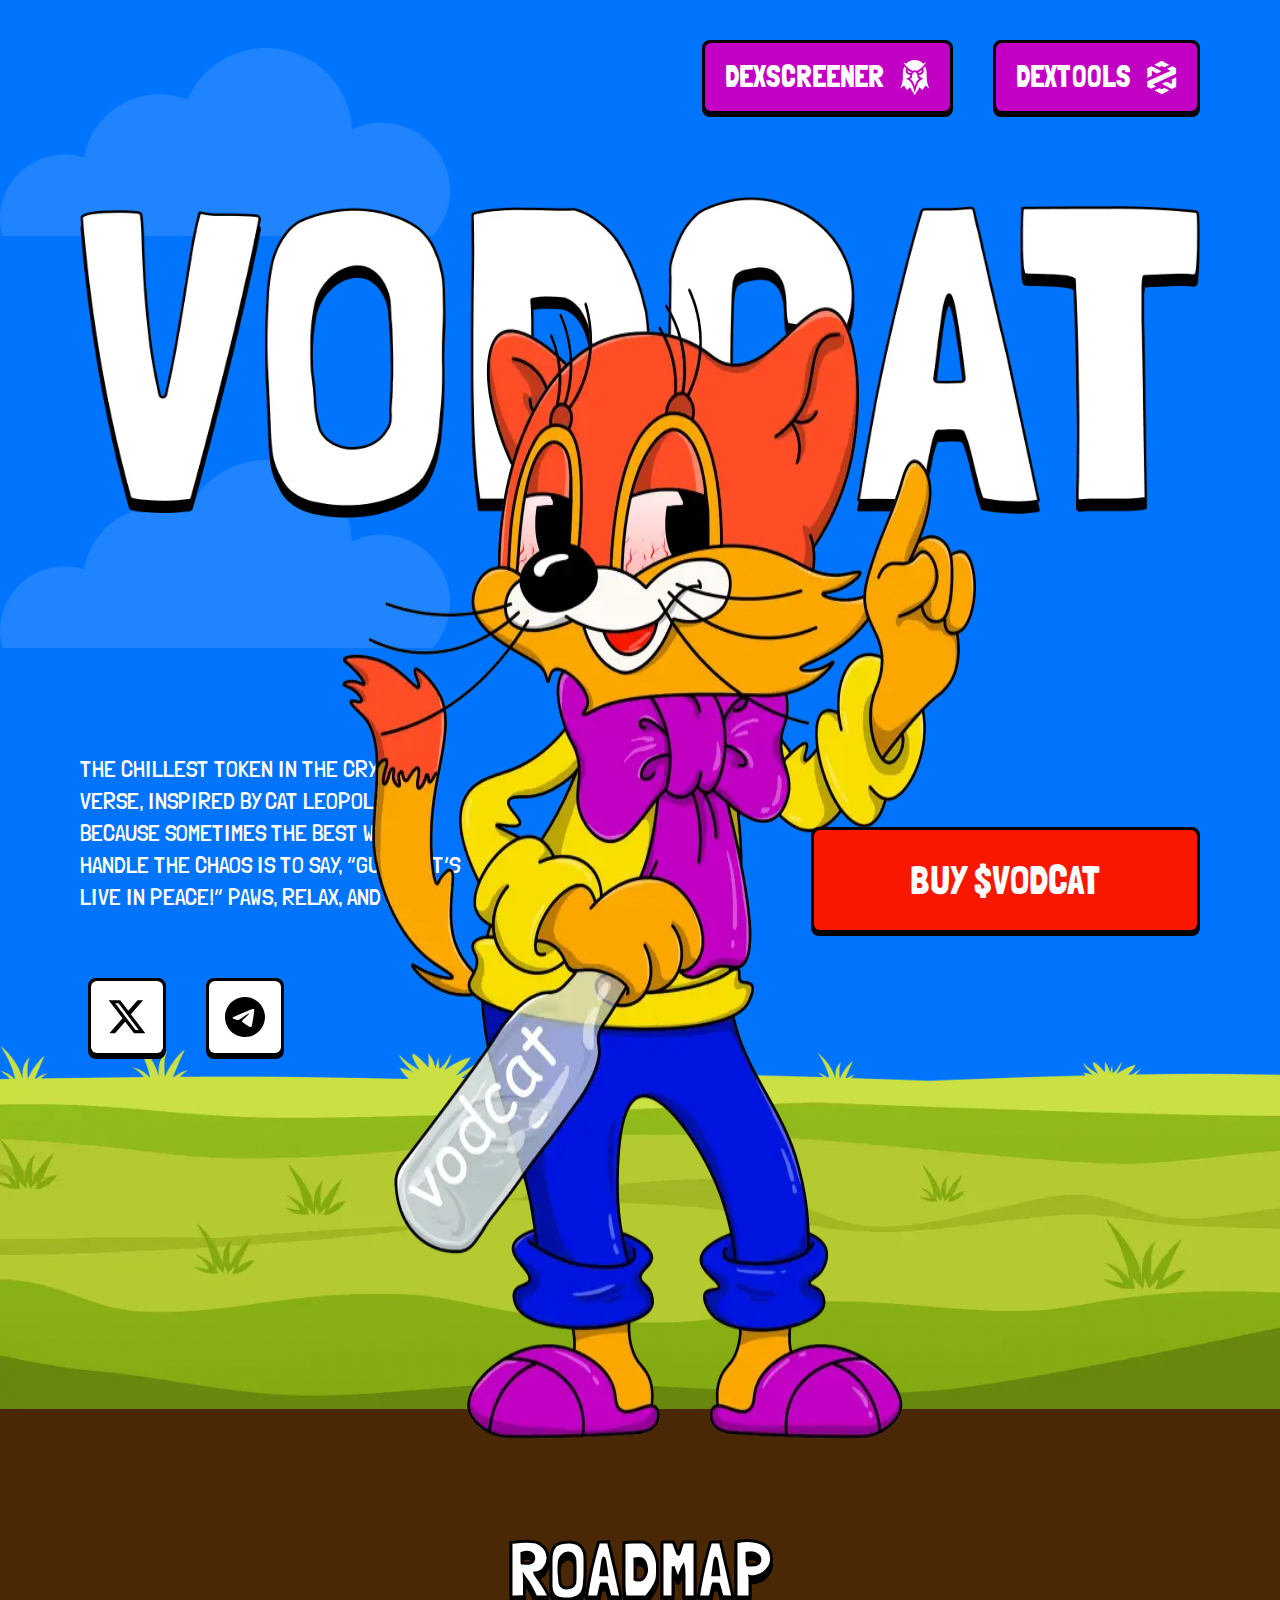
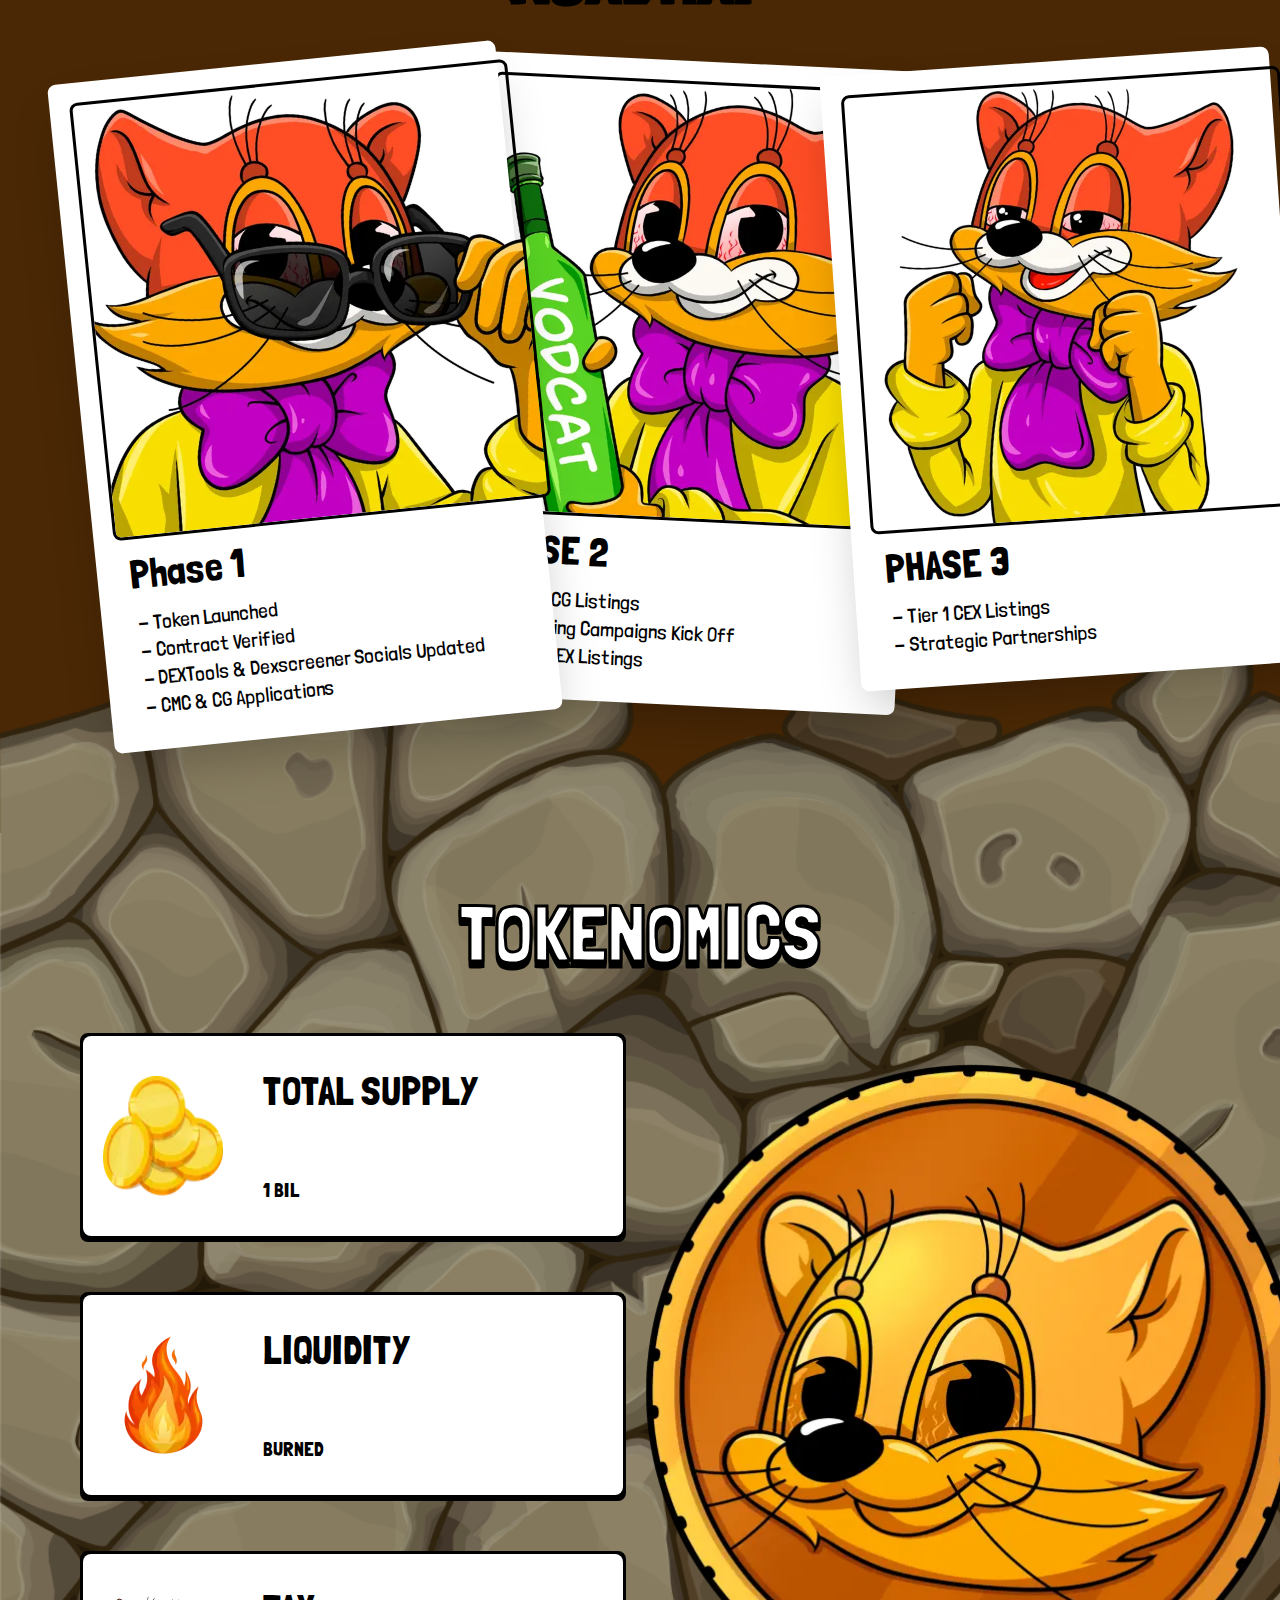
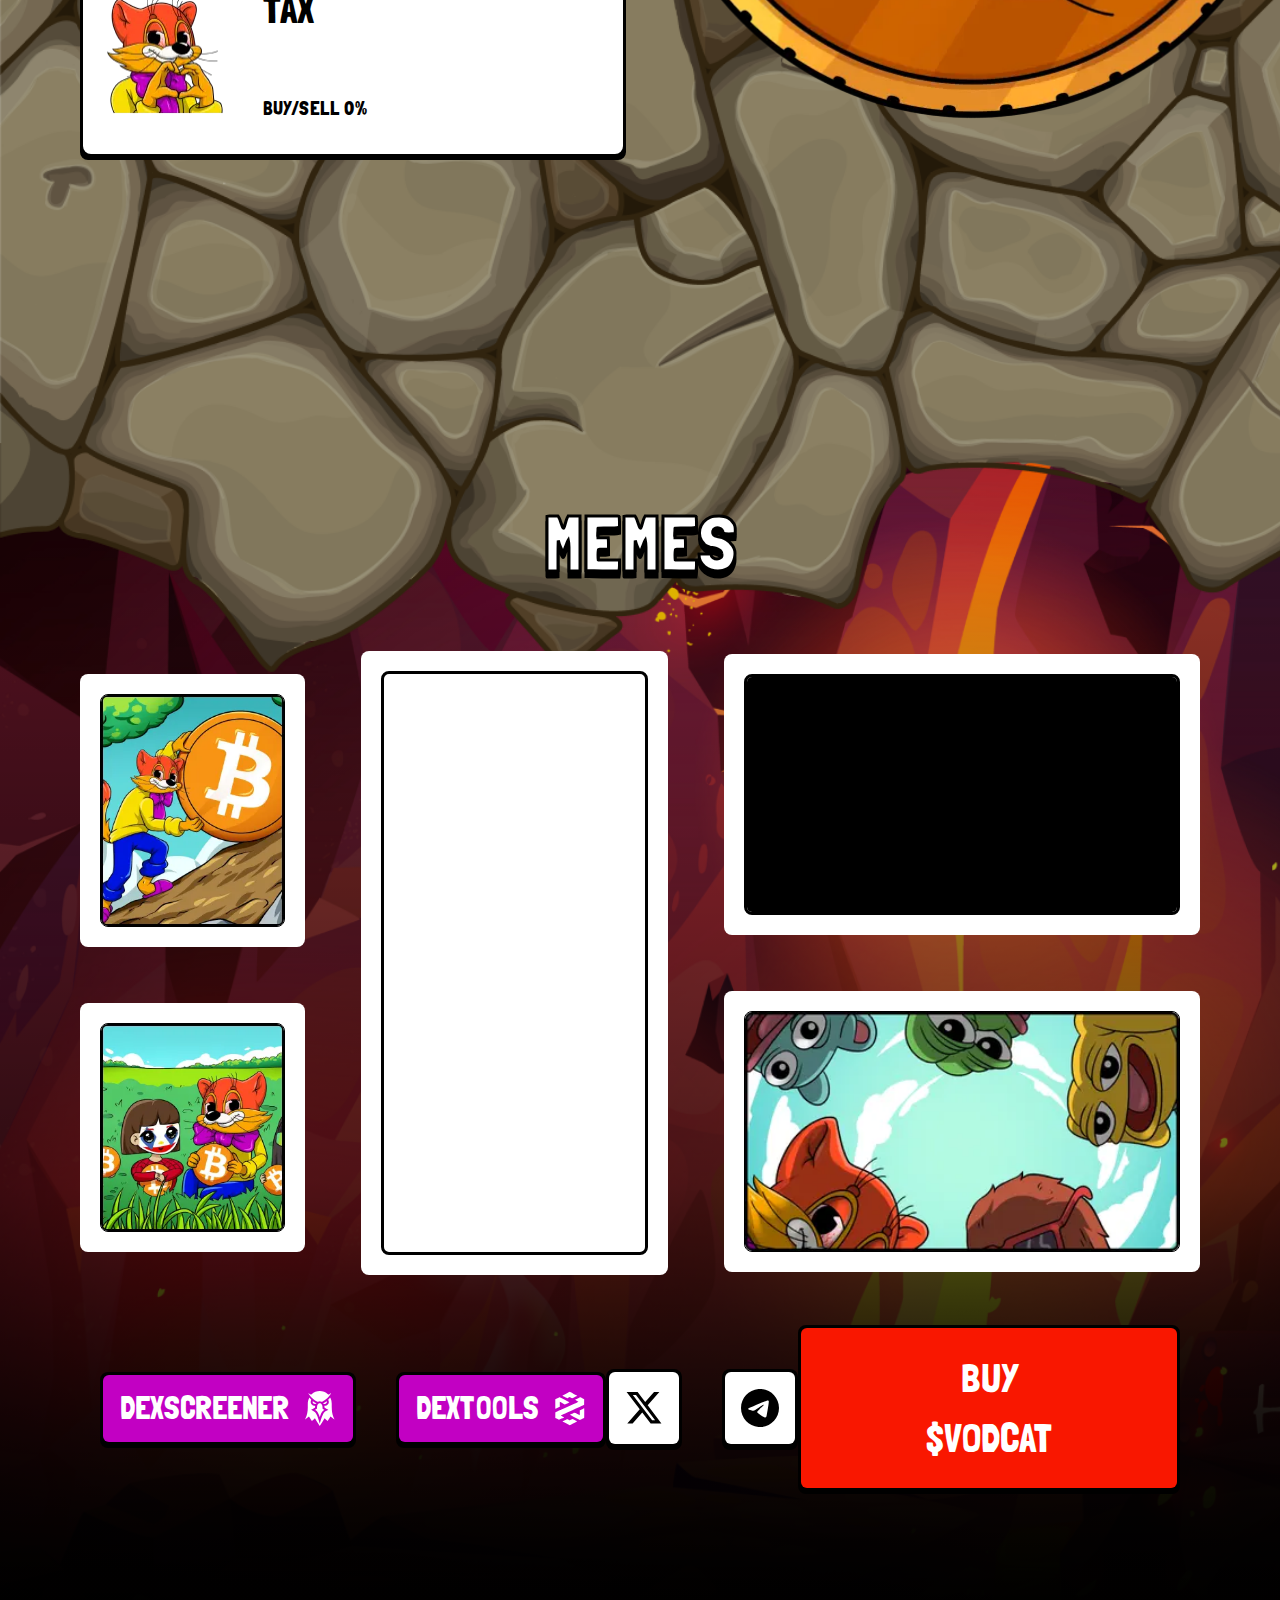
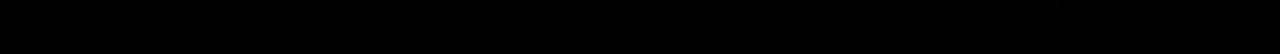
==== commit d0ba9a15: "update" ====
--- a/index.html
+++ b/index.html
@@ -173,7 +173,7 @@
                   class="rounded-lg bg-black border-black border-[3px] border-b-[6px]"
                 >
                   <a
-                    href="https://x.com"
+                    href="https://x.com/vodcatcoinerc20"
                     target="_blank"
                     rel="noopener noreferrer"
                     ><div class="bg-white rounded-md p-3 xl:p-4">
@@ -194,7 +194,7 @@
                   class="rounded-lg bg-black border-black border-[3px] border-b-[6px]"
                 >
                   <a
-                    href="https://t.me"
+                    href="https://t.me/vodcat_channel"
                     target="_blank"
                     rel="noopener noreferrer"
                     ><div class="bg-white rounded-md p-3 xl:p-4">
@@ -765,7 +765,7 @@
                   class="rounded-lg bg-black border-black border-[3px] border-b-[6px]"
                 >
                   <a
-                    href="https://x.com"
+                    href="https://x.com/vodcatcoinerc20"
                     target="_blank"
                     rel="noopener noreferrer"
                     ><div class="bg-white rounded-md p-3 xl:p-4">
@@ -786,7 +786,7 @@
                   class="rounded-lg bg-black border-black border-[3px] border-b-[6px]"
                 >
                   <a
-                    href="https://t.me"
+                    href="https://t.me/vodcat_channel"
                     target="_blank"
                     rel="noopener noreferrer"
                     ><div class="bg-white rounded-md p-3 xl:p-4">
@@ -846,7 +846,7 @@
     <script>
       self.__next_f.push([
         1,
-        '0:["$","$L4",null,{"buildId":"SmZd83mG2lYtb-VsWcriJ","assetPrefix":"","urlParts":["",""],"initialTree":["",{"children":["__PAGE__",{}]},"$undefined","$undefined",true],"initialSeedData":["",{"children":["__PAGE__",{},[["$L5",["$","main",null,{"className":"flex flex-col items-center bg-white font-londrina min-h-screen justify-start w-screen h-full","children":[["$","article",null,{"className":"flex relative flex-col items-center pt-5 md:pt-10 w-full bg-customBlue","children":[["$","$L6",null,{}],[["$","section",null,{"className":"w-full z-10 flex flex-col items-start justify-start container","children":[["$","div",null,{"className":"mt-2 lg:mt-10 xl:mt-20 w-full h-[200px] md:h-[300px] lg:h-[500px] relative z-10","children":["$","img",null,{"src":"/hero/hero-text.png","alt":"VODCAT","layout":"fill","objectFit":"contain"}]}],["$","div",null,{"className":"flex w-full flex-col md:flex-row justify-between items-center mt-0 mf:mt-10 lg:mt-14 md:mb-[350px]","children":[["$","div",null,{"className":"flex flex-col","children":[["$","p",null,{"className":"text-white text-xl xl:text-2xl uppercase font-light max-w-[300px] lg:max-w-[350px] xl:max-w-[400px]","children":"The chillest token in the crypto verse, inspired by Cat Leopold - because sometimes the best way to handle the chaos is to say, ”Guys, let’s live in peace!” Paws, relax, and hodl"}],["$","div",null,{"className":"mt-4 md:mt-[65px] ml-2 flex justify-center md:justify-start gap-x-10","children":[["$","div",null,{"className":"rounded-lg bg-black border-black border-[3px] border-b-[6px]","children":["$","a",null,{"href":"https://x.com","target":"_blank","rel":"noopener noreferrer","children":["$","div",null,{"className":"bg-white rounded-md p-3 xl:p-4","children":["$","$L7",null,{"src":"/icons/twitter.svg","alt":"twitter","width":40,"height":40,"className":"w-[30px] h-[30px] xl:w-[40px] xl:h-[40px]"}]}]}]}],["$","div",null,{"className":"rounded-lg bg-black border-black border-[3px] border-b-[6px]","children":["$","a",null,{"href":"https://t.me","target":"_blank","rel":"noopener noreferrer","children":["$","div",null,{"className":"bg-white rounded-md p-3 xl:p-4","children":["$","$L7",null,{"src":"/icons/telegram.svg","alt":"telegram","width":40,"height":40,"className":"w-[30px] h-[30px] xl:w-[40px] xl:h-[40px]"}]}]}]}]]}]]}],["$","div",null,{"className":"mb-[50px] mt-6 md:mt-0 z-30","children":["$","a",null,{"href":"https://app.uniswap.org/swap?inputCurrency=ETH","target":"_blank","rel":"noopener noreferrer","children":["$","div",null,{"className":"rounded-lg bg-black border-black border-[3px] border-b-[6px]","children":["$","button",null,{"className":"flex text-center cursor-pointer justify-center items-center rounded-md uppercase w-full hover:brightness-90 bg-customRed text-white py-3 md:py-4 xl:py-5 px-10 md:px-14 xl:px-24 text-[24px] md:text-[30px] xl:text-[40px]","children":["Buy $VODCAT",false,false]}]}]}]}]]}],["$","img",null,{"src":"/hero/hero.png","alt":"cat","width":1000,"height":1200,"className":"absolute z-20 hidden lg:flex w-[750px] h-[900px] xl:w-[1000px] xl:h-[1200px] top-[270px] left-1/2 transform -translate-x-1/2"}]]}],["$","div",null,{"className":"absolute w-screen h-[1000px] overflow-hidden","children":["$","div",null,{"className":"relative w-full h-full ","children":[["$","img",null,{"src":"/hero/cloud.png","alt":"Moving Cloud","width":450,"height":225,"className":"absolute top-2 opacity-30 animate-cloud-move"}],["$","img",null,{"src":"/hero/cloud.png","alt":"Moving Cloud","width":450,"height":225,"className":"absolute top-2 animate-cloud-move delay-10000 transform translate-x-[100vw]"}],["$","img",null,{"src":"/hero/cloud.png","alt":"Moving Cloud","width":450,"height":225,"className":"absolute top-[420px] opacity-30 delay-3000 animate-cloud-move"}],["$","img",null,{"src":"/hero/cloud.png","alt":"Moving Cloud","width":450,"height":225,"className":"absolute top-[420px] animate-cloud-move delay-13000 transform translate-x-[100vw]"}],["$","img",null,{"src":"/hero/cloud.png","alt":"Moving Cloud","width":450,"height":225,"className":"absolute hidden md:flex top-[770px] opacity-30 delay-5000 animate-cloud-move transform translate-x-[100vw]"}],["$","img",null,{"src":"/hero/cloud.png","alt":"Moving Cloud","width":450,"height":225,"className":"absolute hidden md:flex top-[770px] animate-cloud-move delay-15000 transform translate-x-[100vw]"}]]}]}]],["$","img",null,{"src":"/bg/bg1-2.png","className":"absolute bottom-0 w-screen","alt":"grass","width":2000,"height":600}]]}],["$","article",null,{"className":"flex items-center flex-col pt-4 md:pt-10 pb-[100px] w-full bg-customBrown bg-no-repeat","children":["$","section",null,{"className":"flex flex-col items-center justify-center lg:mt-[60px] z-20 container","children":[["$","h1",null,{"className":"uppercase text-center text-[55px] md:text-[80px] text-stroke text-white","children":"Roadmap"}],["$","div",null,{"className":"grid grid-cols-1 lg:grid-cols-3 gap-y-5 lg:gap-y-0 lg:gap-x-5 auto-rows-auto mt-8","children":[["$","$L9","0",{"title":"Phase 1","description":" - Token Launched \\n - Contract Verified \\n - DEXTools & Dexscreener Socials Updated \\n - CMC & CG Applications","img":"/roadmap/road1.png","rotation":-5.84,"zIndex":10}],["$","$L9","1",{"title":"PHASE 2","description":" - CMC & CG Listings \\n - Marketing Campaigns Kick Off \\n - Tier 2 CEX Listings","img":"/roadmap/road2.png","rotation":2.77}],["$","$L9","2",{"title":"PHASE 3","description":" - Tier 1 CEX Listings \\n - Strategic Partnerships","img":"/roadmap/road3.png","rotation":-3.96}]]}]]}]}],["$","article",null,{"className":"flex items-center z-10 -mt-[350px] md:-mt-[300px] flex-col md:pt-10 w-full bg-no-repeat bg-cover","style":{"backgroundImage":"url(\'/bg/bg4.png\')"},"children":["$","section",null,{"className":"flex flex-col items-center w-full h-[900px] xl:h-[1400px] container mt-[300px]","children":[["$","h1",null,{"className":"uppercase text-center text-[55px] md:text-[80px] text-stroke text-white","children":"Tokenomics"}],["$","div",null,{"className":"flex justify-center lg:justify-between items-center w-full mt-10","children":[["$","div",null,{"className":"flex flex-col gap-y-[20px] md:gap-y-[50px]","children":[["$","div",null,{"className":"rounded-lg bg-black border-black border-[3px] border-b-[6px]","children":["$","div",null,{"className":"bg-white hover:bg-customBlue flex px-2 md:px-3 xl:px-5 py-5 xl:py-10 rounded-lg text-black w-full md:w-[400px] xl:w-[540px]","children":[["$","img",null,{"src":"/tokenomics/supply.png","alt":"supply","width":120,"height":120,"className":"w-[80px] h-[80px] xl:w-[120px] xl:h-[120px]"}],["$","div",null,{"className":"ml-5 xl:ml-10 flex flex-col justify-between uppercase","children":[["$","h1",null,{"className":"text-[30px] xl:text-[40px] -mt-[15px]","children":"Total supply"}],["$","p",null,{"className":"text-lg xl:text-xl text-left -mb-[8px]","children":"1 bil"}]]}]]}]}],["$","div",null,{"className":"rounded-lg bg-black border-black border-[3px] border-b-[6px]","children":["$","div",null,{"className":"bg-white hover:bg-customBlue flex px-2 md:px-3 xl:px-5 py-5 xl:py-10 rounded-lg text-black w-full md:w-[400px] xl:w-[540px]","children":[["$","img",null,{"src":"/tokenomics/liquidity.png","alt":"liquidity","width":120,"height":120,"className":"w-[80px] h-[80px] xl:w-[120px] xl:h-[120px]"}],["$","div",null,{"className":"ml-5 xl:ml-10 flex flex-col justify-between uppercase","children":[["$","h1",null,{"className":"text-[30px] xl:text-[40px] -mt-[15px]","children":"Liquidity"}],["$","p",null,{"className":"text-lg xl:text-xl text-left -mb-[8px]","children":"Burned"}]]}]]}]}],["$","div",null,{"className":"rounded-lg bg-black border-black border-[3px] border-b-[6px]","children":["$","div",null,{"className":"bg-white hover:bg-customBlue flex px-2 md:px-3 xl:px-5 py-5 xl:py-10 rounded-lg text-black w-full md:w-[400px] xl:w-[540px]","children":[["$","img",null,{"src":"/tokenomics/tax.png","alt":"tax","width":120,"height":120,"className":"w-[80px] h-[80px] xl:w-[120px] xl:h-[120px]"}],["$","div",null,{"className":"ml-5 xl:ml-10 flex flex-col justify-between uppercase","children":[["$","h1",null,{"className":"text-[30px] xl:text-[40px] -mt-[15px]","children":"Tax"}],["$","p",null,{"className":"text-lg xl:text-xl text-left -mb-[8px]","children":"BUY/SELL 0%"}]]}]]}]}]]}],["$","img",null,{"src":"/tokenomics/coin.png","alt":"token","width":700,"height":700,"className":"hidden lg:flex w-[450px] h-[450px] xl:w-[700px] xl:h-[700px]"}]]}]]}]}],["$","article",null,{"className":"flex items-center -mt-[360px] md:-mt-[230px] flex-col pt-10 w-full bg-customBrown bg-no-repeat bg-cover","style":{"backgroundImage":"linear-gradient(to bottom, transparent, black), url(\'/bg/bg5.png\')"},"children":["$","$La",null,{}]}]]}],null],null],null]},[[[["$","link","0",{"rel":"stylesheet","href":"/_next/static/css/e3f47611c3e66ba5.css","precedence":"next","crossOrigin":"$undefined"}]],["$","html",null,{"lang":"en","children":["$","body",null,{"className":"__variable_44976d antialiased","children":["$","$Lb",null,{"parallelRouterKey":"children","segmentPath":["children"],"error":"$undefined","errorStyles":"$undefined","errorScripts":"$undefined","template":["$","$Lc",null,{}],"templateStyles":"$undefined","templateScripts":"$undefined","notFound":[["$","title",null,{"children":"404: This page could not be found."}],["$","div",null,{"style":{"fontFamily":"system-ui,\\"Segoe UI\\",Roboto,Helvetica,Arial,sans-serif,\\"Apple Color Emoji\\",\\"Segoe UI Emoji\\"","height":"100vh","textAlign":"center","display":"flex","flexDirection":"column","alignItems":"center","justifyContent":"center"},"children":["$","div",null,{"children":[["$","style",null,{"dangerouslySetInnerHTML":{"__html":"body{color:#000;background:#fff;margin:0}.next-error-h1{border-right:1px solid rgba(0,0,0,.3)}@media (prefers-color-scheme:dark){body{color:#fff;background:#000}.next-error-h1{border-right:1px solid rgba(255,255,255,.3)}}"}}],["$","h1",null,{"className":"next-error-h1","style":{"display":"inline-block","margin":"0 20px 0 0","padding":"0 23px 0 0","fontSize":24,"fontWeight":500,"verticalAlign":"top","lineHeight":"49px"},"children":"404"}],["$","div",null,{"style":{"display":"inline-block"},"children":["$","h2",null,{"style":{"fontSize":14,"fontWeight":400,"lineHeight":"49px","margin":0},"children":"This page could not be found."}]}]]}]}]],"notFoundStyles":[]}]}]}]],null],null],"couldBeIntercepted":false,"initialHead":[null,"$Ld"],"globalErrorComponent":"$e","missingSlots":"$Wf"}]\n',
+        '0:["$","$L4",null,{"buildId":"SmZd83mG2lYtb-VsWcriJ","assetPrefix":"","urlParts":["",""],"initialTree":["",{"children":["__PAGE__",{}]},"$undefined","$undefined",true],"initialSeedData":["",{"children":["__PAGE__",{},[["$L5",["$","main",null,{"className":"flex flex-col items-center bg-white font-londrina min-h-screen justify-start w-screen h-full","children":[["$","article",null,{"className":"flex relative flex-col items-center pt-5 md:pt-10 w-full bg-customBlue","children":[["$","$L6",null,{}],[["$","section",null,{"className":"w-full z-10 flex flex-col items-start justify-start container","children":[["$","div",null,{"className":"mt-2 lg:mt-10 xl:mt-20 w-full h-[200px] md:h-[300px] lg:h-[500px] relative z-10","children":["$","img",null,{"src":"/hero/hero-text.png","alt":"VODCAT","layout":"fill","objectFit":"contain"}]}],["$","div",null,{"className":"flex w-full flex-col md:flex-row justify-between items-center mt-0 mf:mt-10 lg:mt-14 md:mb-[350px]","children":[["$","div",null,{"className":"flex flex-col","children":[["$","p",null,{"className":"text-white text-xl xl:text-2xl uppercase font-light max-w-[300px] lg:max-w-[350px] xl:max-w-[400px]","children":"The chillest token in the crypto verse, inspired by Cat Leopold - because sometimes the best way to handle the chaos is to say, ”Guys, let’s live in peace!” Paws, relax, and hodl"}],["$","div",null,{"className":"mt-4 md:mt-[65px] ml-2 flex justify-center md:justify-start gap-x-10","children":[["$","div",null,{"className":"rounded-lg bg-black border-black border-[3px] border-b-[6px]","children":["$","a",null,{"href":"https://x.com/vodcatcoinerc20","target":"_blank","rel":"noopener noreferrer","children":["$","div",null,{"className":"bg-white rounded-md p-3 xl:p-4","children":["$","$L7",null,{"src":"/icons/twitter.svg","alt":"twitter","width":40,"height":40,"className":"w-[30px] h-[30px] xl:w-[40px] xl:h-[40px]"}]}]}]}],["$","div",null,{"className":"rounded-lg bg-black border-black border-[3px] border-b-[6px]","children":["$","a",null,{"href":"https://t.me/vodcat_channel","target":"_blank","rel":"noopener noreferrer","children":["$","div",null,{"className":"bg-white rounded-md p-3 xl:p-4","children":["$","$L7",null,{"src":"/icons/telegram.svg","alt":"telegram","width":40,"height":40,"className":"w-[30px] h-[30px] xl:w-[40px] xl:h-[40px]"}]}]}]}]]}]]}],["$","div",null,{"className":"mb-[50px] mt-6 md:mt-0 z-30","children":["$","a",null,{"href":"https://app.uniswap.org/swap?inputCurrency=ETH","target":"_blank","rel":"noopener noreferrer","children":["$","div",null,{"className":"rounded-lg bg-black border-black border-[3px] border-b-[6px]","children":["$","button",null,{"className":"flex text-center cursor-pointer justify-center items-center rounded-md uppercase w-full hover:brightness-90 bg-customRed text-white py-3 md:py-4 xl:py-5 px-10 md:px-14 xl:px-24 text-[24px] md:text-[30px] xl:text-[40px]","children":["Buy $VODCAT",false,false]}]}]}]}]]}],["$","img",null,{"src":"/hero/hero.png","alt":"cat","width":1000,"height":1200,"className":"absolute z-20 hidden lg:flex w-[750px] h-[900px] xl:w-[1000px] xl:h-[1200px] top-[270px] left-1/2 transform -translate-x-1/2"}]]}],["$","div",null,{"className":"absolute w-screen h-[1000px] overflow-hidden","children":["$","div",null,{"className":"relative w-full h-full ","children":[["$","img",null,{"src":"/hero/cloud.png","alt":"Moving Cloud","width":450,"height":225,"className":"absolute top-2 opacity-30 animate-cloud-move"}],["$","img",null,{"src":"/hero/cloud.png","alt":"Moving Cloud","width":450,"height":225,"className":"absolute top-2 animate-cloud-move delay-10000 transform translate-x-[100vw]"}],["$","img",null,{"src":"/hero/cloud.png","alt":"Moving Cloud","width":450,"height":225,"className":"absolute top-[420px] opacity-30 delay-3000 animate-cloud-move"}],["$","img",null,{"src":"/hero/cloud.png","alt":"Moving Cloud","width":450,"height":225,"className":"absolute top-[420px] animate-cloud-move delay-13000 transform translate-x-[100vw]"}],["$","img",null,{"src":"/hero/cloud.png","alt":"Moving Cloud","width":450,"height":225,"className":"absolute hidden md:flex top-[770px] opacity-30 delay-5000 animate-cloud-move transform translate-x-[100vw]"}],["$","img",null,{"src":"/hero/cloud.png","alt":"Moving Cloud","width":450,"height":225,"className":"absolute hidden md:flex top-[770px] animate-cloud-move delay-15000 transform translate-x-[100vw]"}]]}]}]],["$","img",null,{"src":"/bg/bg1-2.png","className":"absolute bottom-0 w-screen","alt":"grass","width":2000,"height":600}]]}],["$","article",null,{"className":"flex items-center flex-col pt-4 md:pt-10 pb-[100px] w-full bg-customBrown bg-no-repeat","children":["$","section",null,{"className":"flex flex-col items-center justify-center lg:mt-[60px] z-20 container","children":[["$","h1",null,{"className":"uppercase text-center text-[55px] md:text-[80px] text-stroke text-white","children":"Roadmap"}],["$","div",null,{"className":"grid grid-cols-1 lg:grid-cols-3 gap-y-5 lg:gap-y-0 lg:gap-x-5 auto-rows-auto mt-8","children":[["$","$L9","0",{"title":"Phase 1","description":" - Token Launched \\n - Contract Verified \\n - DEXTools & Dexscreener Socials Updated \\n - CMC & CG Applications","img":"/roadmap/road1.png","rotation":-5.84,"zIndex":10}],["$","$L9","1",{"title":"PHASE 2","description":" - CMC & CG Listings \\n - Marketing Campaigns Kick Off \\n - Tier 2 CEX Listings","img":"/roadmap/road2.png","rotation":2.77}],["$","$L9","2",{"title":"PHASE 3","description":" - Tier 1 CEX Listings \\n - Strategic Partnerships","img":"/roadmap/road3.png","rotation":-3.96}]]}]]}]}],["$","article",null,{"className":"flex items-center z-10 -mt-[350px] md:-mt-[300px] flex-col md:pt-10 w-full bg-no-repeat bg-cover","style":{"backgroundImage":"url(\'/bg/bg4.png\')"},"children":["$","section",null,{"className":"flex flex-col items-center w-full h-[900px] xl:h-[1400px] container mt-[300px]","children":[["$","h1",null,{"className":"uppercase text-center text-[55px] md:text-[80px] text-stroke text-white","children":"Tokenomics"}],["$","div",null,{"className":"flex justify-center lg:justify-between items-center w-full mt-10","children":[["$","div",null,{"className":"flex flex-col gap-y-[20px] md:gap-y-[50px]","children":[["$","div",null,{"className":"rounded-lg bg-black border-black border-[3px] border-b-[6px]","children":["$","div",null,{"className":"bg-white hover:bg-customBlue flex px-2 md:px-3 xl:px-5 py-5 xl:py-10 rounded-lg text-black w-full md:w-[400px] xl:w-[540px]","children":[["$","img",null,{"src":"/tokenomics/supply.png","alt":"supply","width":120,"height":120,"className":"w-[80px] h-[80px] xl:w-[120px] xl:h-[120px]"}],["$","div",null,{"className":"ml-5 xl:ml-10 flex flex-col justify-between uppercase","children":[["$","h1",null,{"className":"text-[30px] xl:text-[40px] -mt-[15px]","children":"Total supply"}],["$","p",null,{"className":"text-lg xl:text-xl text-left -mb-[8px]","children":"1 bil"}]]}]]}]}],["$","div",null,{"className":"rounded-lg bg-black border-black border-[3px] border-b-[6px]","children":["$","div",null,{"className":"bg-white hover:bg-customBlue flex px-2 md:px-3 xl:px-5 py-5 xl:py-10 rounded-lg text-black w-full md:w-[400px] xl:w-[540px]","children":[["$","img",null,{"src":"/tokenomics/liquidity.png","alt":"liquidity","width":120,"height":120,"className":"w-[80px] h-[80px] xl:w-[120px] xl:h-[120px]"}],["$","div",null,{"className":"ml-5 xl:ml-10 flex flex-col justify-between uppercase","children":[["$","h1",null,{"className":"text-[30px] xl:text-[40px] -mt-[15px]","children":"Liquidity"}],["$","p",null,{"className":"text-lg xl:text-xl text-left -mb-[8px]","children":"Burned"}]]}]]}]}],["$","div",null,{"className":"rounded-lg bg-black border-black border-[3px] border-b-[6px]","children":["$","div",null,{"className":"bg-white hover:bg-customBlue flex px-2 md:px-3 xl:px-5 py-5 xl:py-10 rounded-lg text-black w-full md:w-[400px] xl:w-[540px]","children":[["$","img",null,{"src":"/tokenomics/tax.png","alt":"tax","width":120,"height":120,"className":"w-[80px] h-[80px] xl:w-[120px] xl:h-[120px]"}],["$","div",null,{"className":"ml-5 xl:ml-10 flex flex-col justify-between uppercase","children":[["$","h1",null,{"className":"text-[30px] xl:text-[40px] -mt-[15px]","children":"Tax"}],["$","p",null,{"className":"text-lg xl:text-xl text-left -mb-[8px]","children":"BUY/SELL 0%"}]]}]]}]}]]}],["$","img",null,{"src":"/tokenomics/coin.png","alt":"token","width":700,"height":700,"className":"hidden lg:flex w-[450px] h-[450px] xl:w-[700px] xl:h-[700px]"}]]}]]}]}],["$","article",null,{"className":"flex items-center -mt-[360px] md:-mt-[230px] flex-col pt-10 w-full bg-customBrown bg-no-repeat bg-cover","style":{"backgroundImage":"linear-gradient(to bottom, transparent, black), url(\'/bg/bg5.png\')"},"children":["$","$La",null,{}]}]]}],null],null],null]},[[[["$","link","0",{"rel":"stylesheet","href":"/_next/static/css/e3f47611c3e66ba5.css","precedence":"next","crossOrigin":"$undefined"}]],["$","html",null,{"lang":"en","children":["$","body",null,{"className":"__variable_44976d antialiased","children":["$","$Lb",null,{"parallelRouterKey":"children","segmentPath":["children"],"error":"$undefined","errorStyles":"$undefined","errorScripts":"$undefined","template":["$","$Lc",null,{}],"templateStyles":"$undefined","templateScripts":"$undefined","notFound":[["$","title",null,{"children":"404: This page could not be found."}],["$","div",null,{"style":{"fontFamily":"system-ui,\\"Segoe UI\\",Roboto,Helvetica,Arial,sans-serif,\\"Apple Color Emoji\\",\\"Segoe UI Emoji\\"","height":"100vh","textAlign":"center","display":"flex","flexDirection":"column","alignItems":"center","justifyContent":"center"},"children":["$","div",null,{"children":[["$","style",null,{"dangerouslySetInnerHTML":{"__html":"body{color:#000;background:#fff;margin:0}.next-error-h1{border-right:1px solid rgba(0,0,0,.3)}@media (prefers-color-scheme:dark){body{color:#fff;background:#000}.next-error-h1{border-right:1px solid rgba(255,255,255,.3)}}"}}],["$","h1",null,{"className":"next-error-h1","style":{"display":"inline-block","margin":"0 20px 0 0","padding":"0 23px 0 0","fontSize":24,"fontWeight":500,"verticalAlign":"top","lineHeight":"49px"},"children":"404"}],["$","div",null,{"style":{"display":"inline-block"},"children":["$","h2",null,{"style":{"fontSize":14,"fontWeight":400,"lineHeight":"49px","margin":0},"children":"This page could not be found."}]}]]}]}]],"notFoundStyles":[]}]}]}]],null],null],"couldBeIntercepted":false,"initialHead":[null,"$Ld"],"globalErrorComponent":"$e","missingSlots":"$Wf"}]\n',
       ]);
     </script>
     <script>
